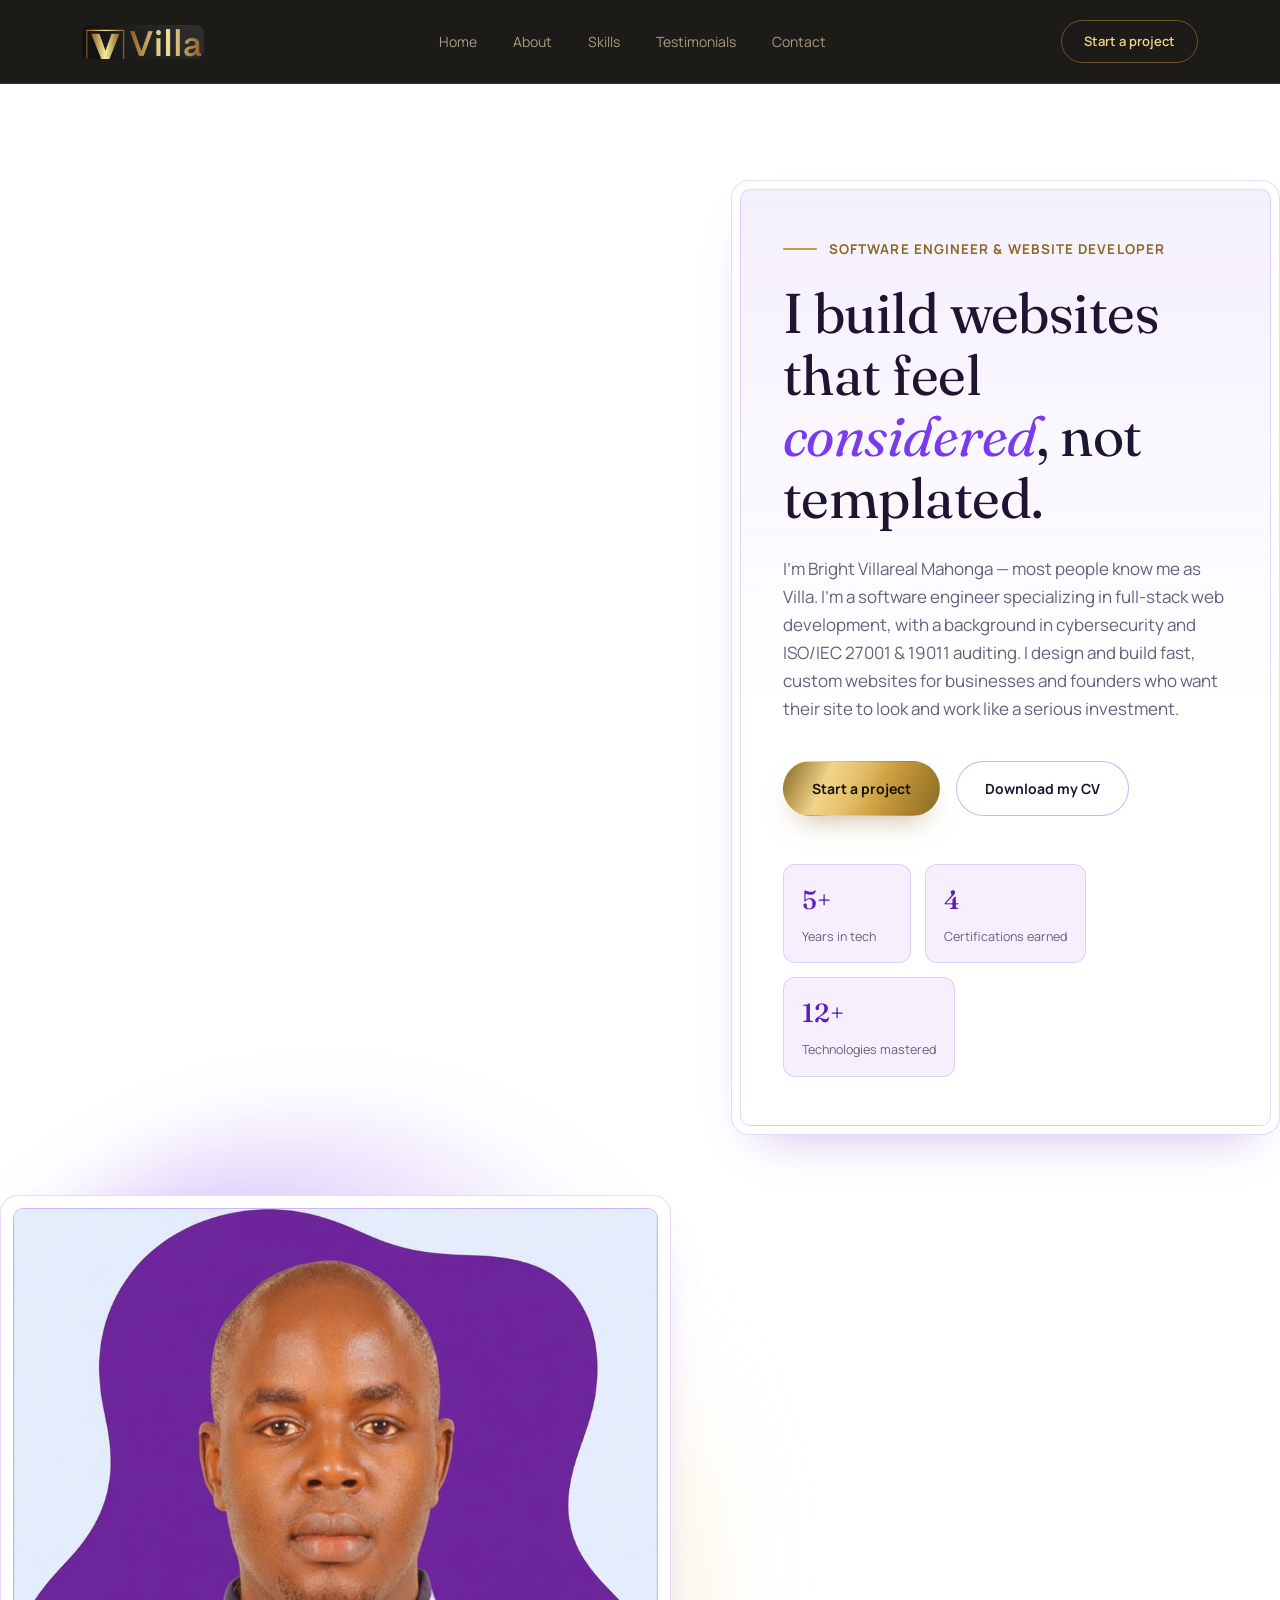
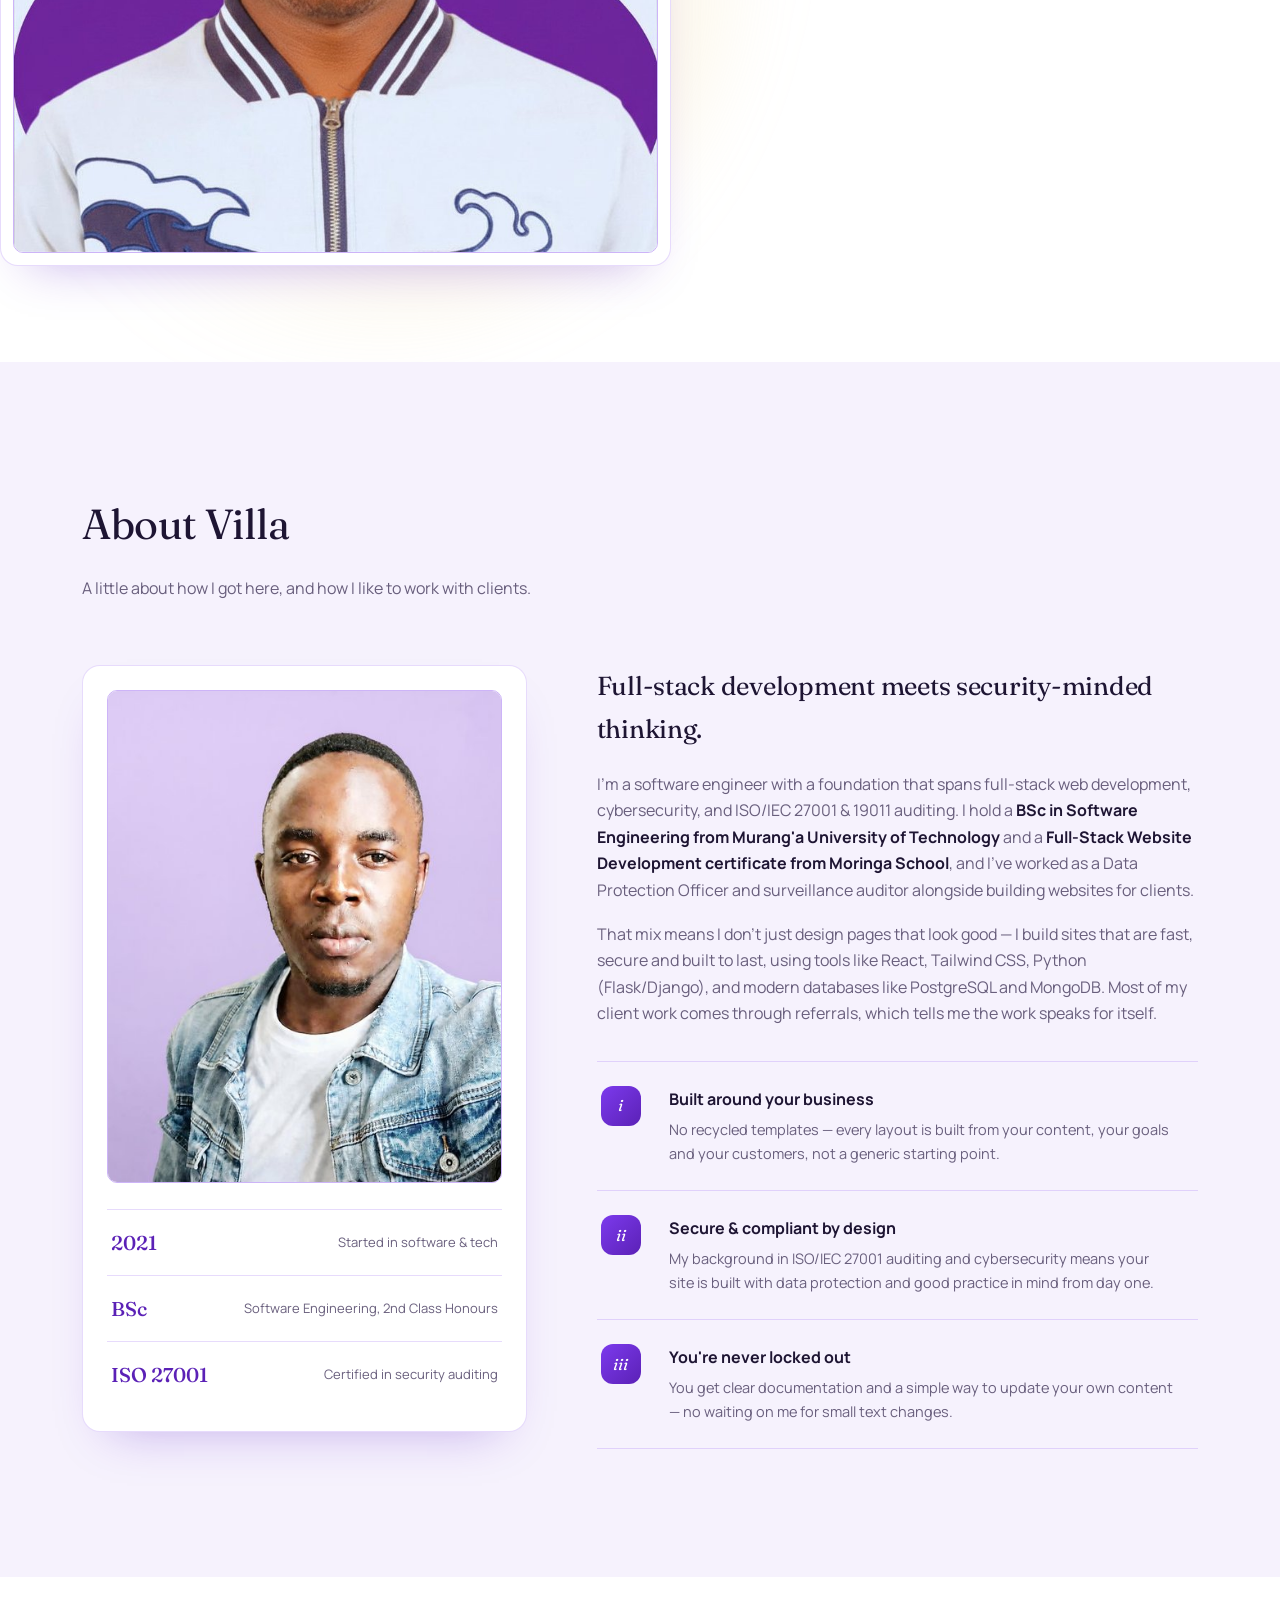
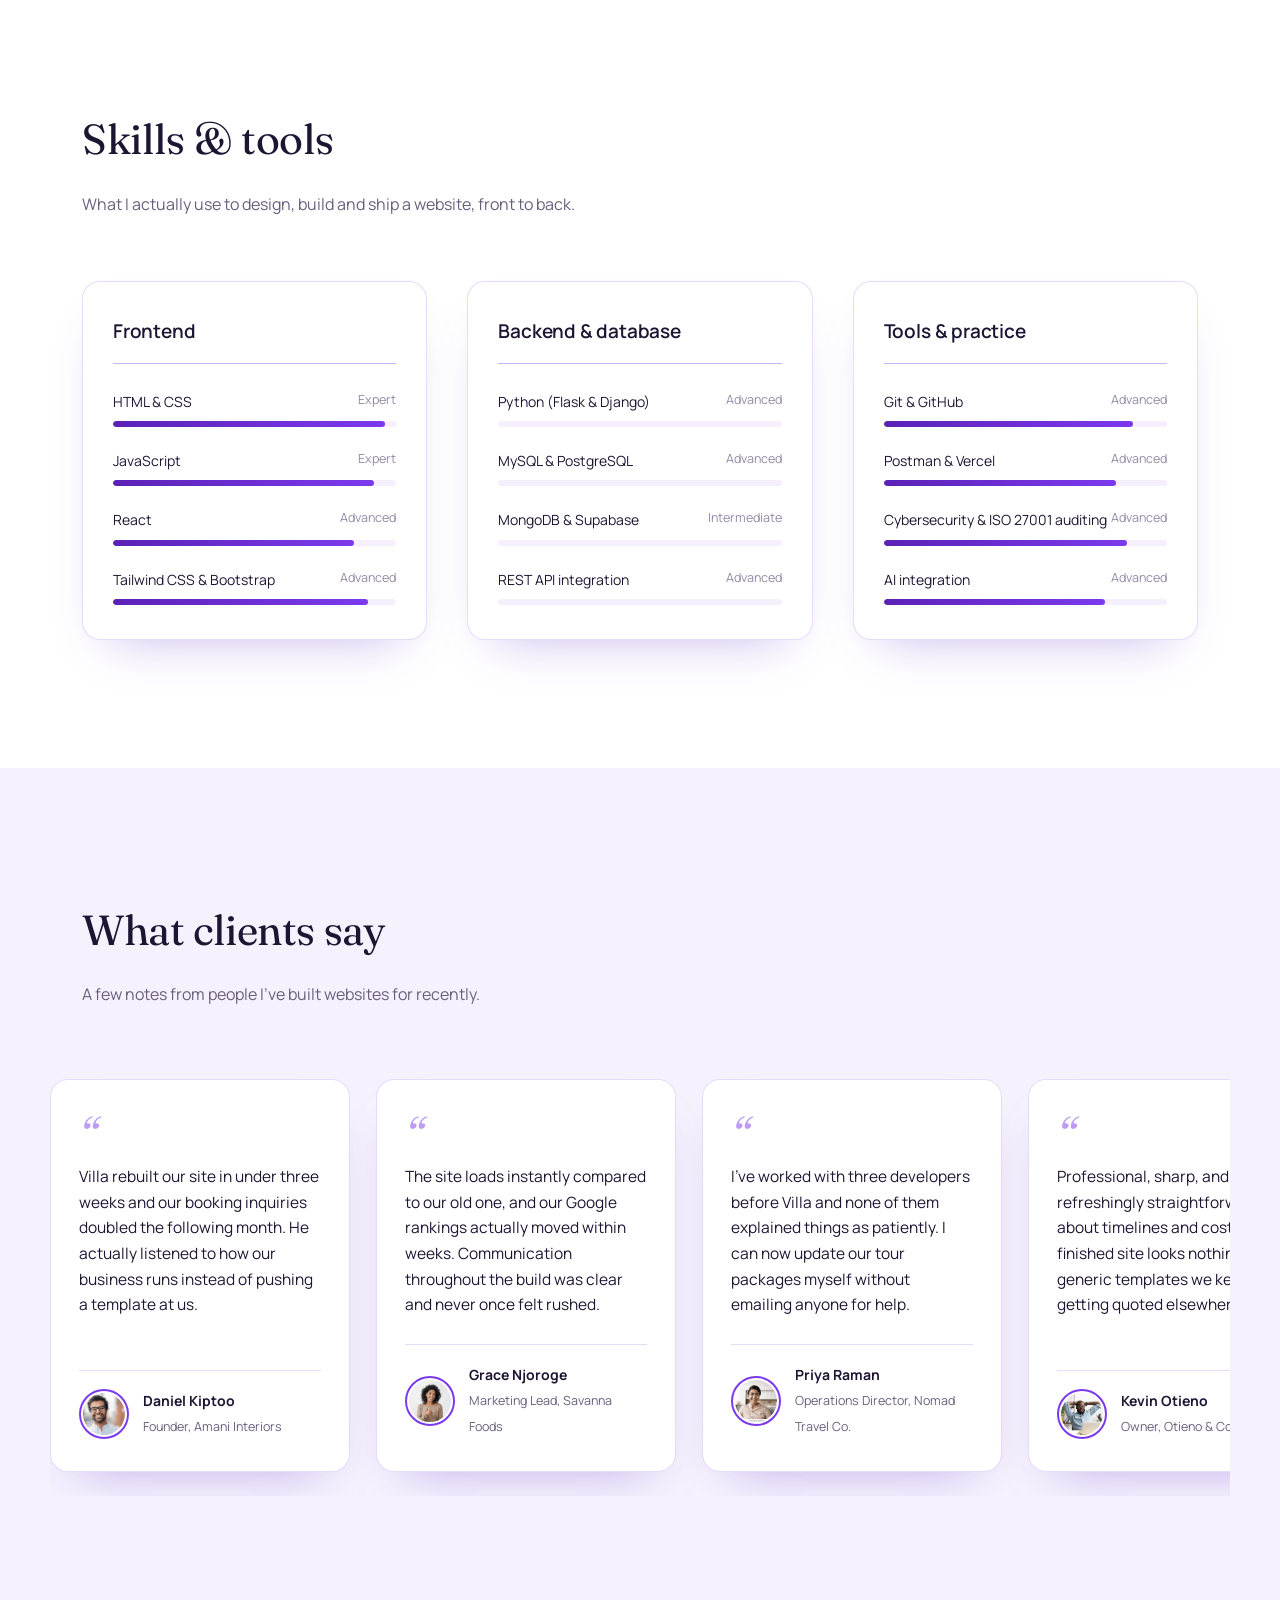
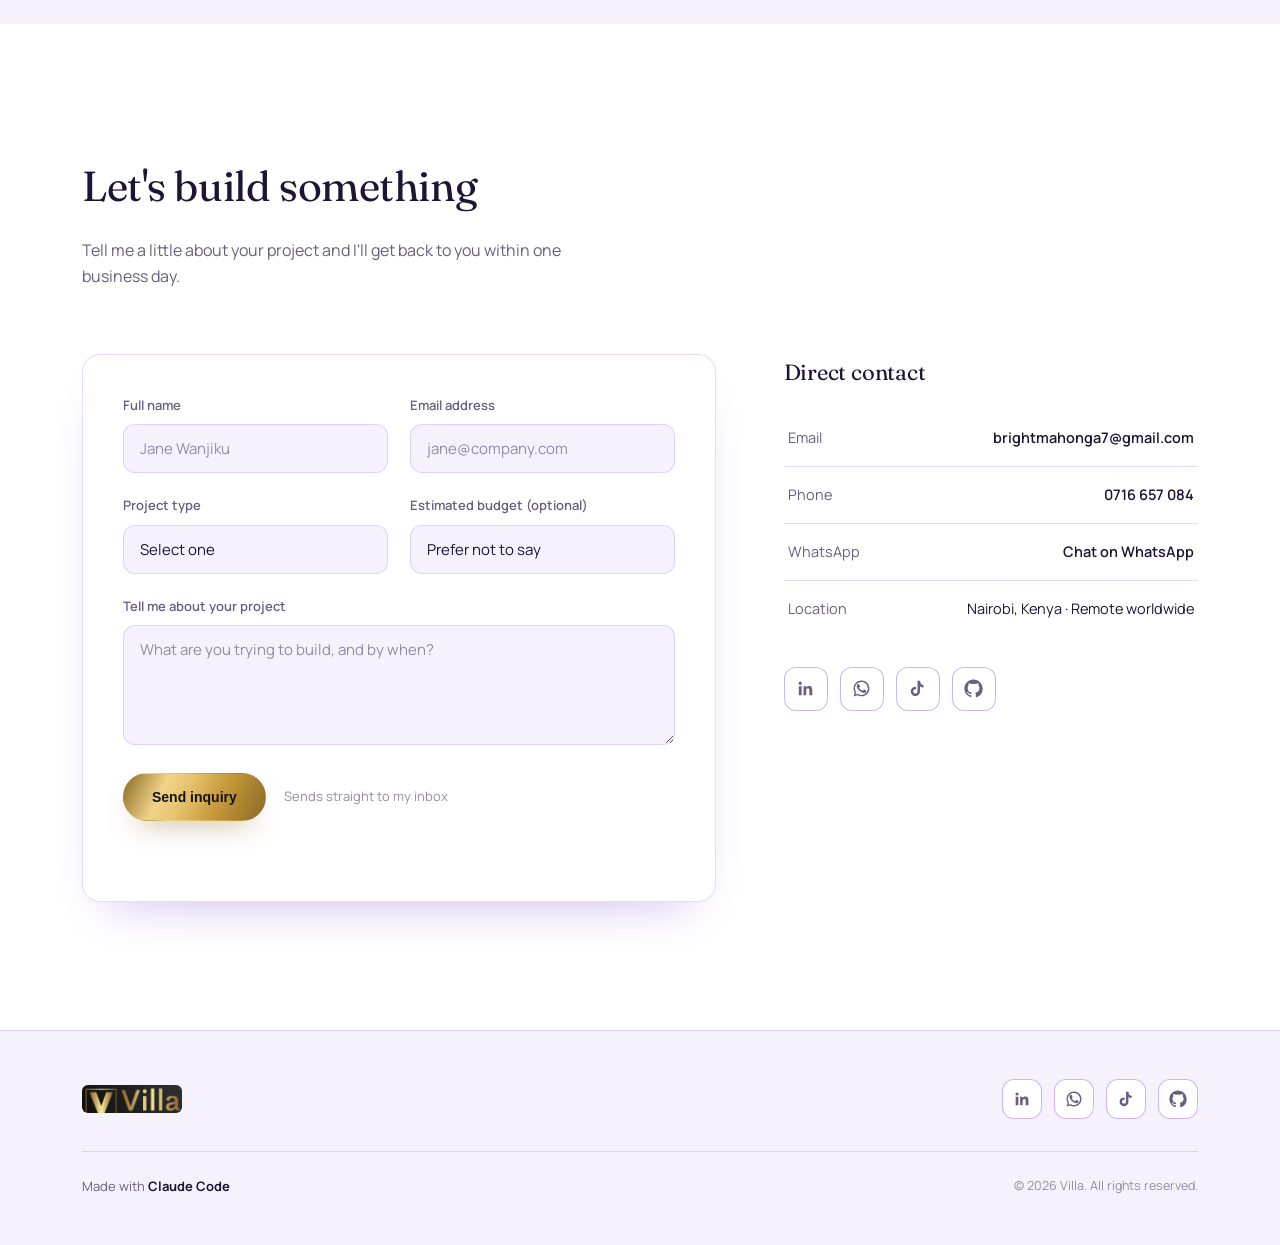
==== html/index.html @ 7f2cece9 "new file:   README.md         new file:   assets/Bright_Mahonga_Resume.pdf         new file:   asset" ====
<!DOCTYPE html>
<html lang="en">
<head>
<meta charset="UTF-8">
<meta name="viewport" content="width=device-width, initial-scale=1.0">
<title>Villa — Website Developer</title>
<meta name="description" content="Bright Villareal Mahonga (Villa) — Software Engineer &amp; full-stack website developer in Nairobi, Kenya.">
<link rel="icon" href="../assets/images/logo_icon.png">
<link rel="preconnect" href="https://fonts.googleapis.com">
<link rel="preconnect" href="https://fonts.gstatic.com" crossorigin>
<link href="https://fonts.googleapis.com/css2?family=Fraunces:ital,opsz,wght@0,9..144,300;0,9..144,400;0,9..144,500;0,9..144,600;1,9..144,400;1,9..144,500&family=Manrope:wght@400;500;600;700;800&display=swap" rel="stylesheet">
<link rel="stylesheet" href="../css/style.css">
</head>
<body>

<header>
  <nav class="wrap">
    <a href="#top" class="brand">
      <img src="../assets/images/nav_logo.png" alt="Villa — Website Developer logo">
    </a>
    <div class="navlinks">
      <a href="#home">Home</a>
      <a href="#about">About</a>
      <a href="#skills">Skills</a>
      <a href="#testimonials">Testimonials</a>
      <a href="#contact">Contact</a>
    </div>
    <a href="#contact" class="nav-cta">Start a project</a>
    <button class="menu-btn" id="menuBtn" aria-label="Toggle menu" aria-expanded="false">☰</button>
  </nav>
  <div id="mobileMenu" class="wrap" style="display:none; padding-bottom:18px; flex-direction:column; gap:14px;">
    <a href="#home">Home</a>
    <a href="#about">About</a>
    <a href="#skills">Skills</a>
    <a href="#testimonials">Testimonials</a>
    <a href="#contact">Contact</a>
  </div>
</header>

<main>

  <!-- HOME / HERO -->
  <section class="hero" id="home">
    <div id="top"></div>
    <div class="reveal">
      <div class="hero-copy">
        <div class="hero-copy-inner">
          <div class="kicker"><span class="rule"></span> Software Engineer &amp; Website Developer</div>
          <h1 class="headline">I build websites that feel <em>considered</em>, not templated.</h1>
          <p class="hero-sub">I'm Bright Villareal Mahonga — most people know me as Villa. I'm a software engineer specializing in full-stack web development, with a background in cybersecurity and ISO/IEC 27001 &amp; 19011 auditing. I design and build fast, custom websites for businesses and founders who want their site to look and work like a serious investment.</p>
          <div class="hero-actions">
            <a href="#contact" class="btn btn-primary">Start a project</a>
            <a href="../assets/Bright_Mahonga_Resume.pdf" class="btn btn-ghost" download>Download my CV</a>
          </div>
          <div class="hero-stats">
            <div><strong>5+</strong><span>Years in tech</span></div>
            <div><strong>4</strong><span>Certifications earned</span></div>
            <div><strong>12+</strong><span>Technologies mastered</span></div>
          </div>
        </div>
      </div>
    </div>
    <div class="hero-photo-wrap reveal">
      <div class="hero-blob" aria-hidden="true"></div>
      <div class="hero-photo-frame">
        <div class="photo-box">
          <img src="../assets/images/hero.jpg" alt="Portrait of Bright Villareal Mahonga">
        </div>
      </div>
    </div>
  </section>

  <!-- ABOUT -->
  <section id="about" class="bg-alt">
    <div class="wrap">
      <div class="section-head reveal">
        <h2>About Villa</h2>
        <p>A little about how I got here, and how I like to work with clients.</p>
      </div>
      <div class="about-grid">
        <div class="about-visual reveal">
          <div class="square">
            <img src="../assets/images/about.jpg" alt="Bright Villareal Mahonga at work">
          </div>
          <div class="stat-row"><strong>2021</strong><span>Started in software &amp; tech</span></div>
          <div class="stat-row"><strong>BSc</strong><span>Software Engineering, 2nd Class Honours</span></div>
          <div class="stat-row"><strong>ISO 27001</strong><span>Certified in security auditing</span></div>
        </div>
        <div class="about-copy reveal">
          <h3>Full-stack development meets security-minded thinking.</h3>
          <p>I'm a software engineer with a foundation that spans full-stack web development, cybersecurity, and ISO/IEC 27001 &amp; 19011 auditing. I hold a <strong>BSc in Software Engineering from Murang'a University of Technology</strong> and a <strong>Full-Stack Website Development certificate from Moringa School</strong>, and I've worked as a Data Protection Officer and surveillance auditor alongside building websites for clients.</p>
          <p>That mix means I don't just design pages that look good — I build sites that are fast, secure and built to last, using tools like React, Tailwind CSS, Python (Flask/Django), and modern databases like PostgreSQL and MongoDB. Most of my client work comes through referrals, which tells me the work speaks for itself.</p>
          <div class="value-list">
            <div class="value-item">
              <div class="num">i</div>
              <div><h4>Built around your business</h4><p>No recycled templates — every layout is built from your content, your goals and your customers, not a generic starting point.</p></div>
            </div>
            <div class="value-item">
              <div class="num">ii</div>
              <div><h4>Secure &amp; compliant by design</h4><p>My background in ISO/IEC 27001 auditing and cybersecurity means your site is built with data protection and good practice in mind from day one.</p></div>
            </div>
            <div class="value-item">
              <div class="num">iii</div>
              <div><h4>You're never locked out</h4><p>You get clear documentation and a simple way to update your own content — no waiting on me for small text changes.</p></div>
            </div>
          </div>
        </div>
      </div>
    </div>
  </section>

  <!-- SKILLS -->
  <section id="skills">
    <div class="wrap">
      <div class="section-head reveal">
        <h2>Skills &amp; tools</h2>
        <p>What I actually use to design, build and ship a website, front to back.</p>
      </div>
      <div class="skills-grid">
        <div class="skill-cat reveal">
          <h3>Frontend</h3>
          <div class="skill"><div class="skill-top"><span>HTML &amp; CSS</span><span>Expert</span></div><div class="bar"><i style="width:96%"></i></div></div>
          <div class="skill"><div class="skill-top"><span>JavaScript</span><span>Expert</span></div><div class="bar"><i style="width:92%"></i></div></div>
          <div class="skill"><div class="skill-top"><span>React</span><span>Advanced</span></div><div class="bar"><i style="width:85%"></i></div></div>
          <div class="skill"><div class="skill-top"><span>Tailwind CSS &amp; Bootstrap</span><span>Advanced</span></div><div class="bar"><i style="width:90%"></i></div></div>
        </div>
        <div class="skill-cat reveal">
          <h3>Backend &amp; database</h3>
          <div class="skill"><div class="skill-top"><span>Python (Flask &amp; Django)</span><span>Advanced</span></div><div class="bar"><i style="width:84%"></i></div></div>
          <div class="skill"><div class="skill-top"><span>MySQL &amp; PostgreSQL</span><span>Advanced</span></div><div class="bar"><i style="width:82%"></i></div></div>
          <div class="skill"><div class="skill-top"><span>MongoDB &amp; Supabase</span><span>Intermediate</span></div><div class="bar"><i style="width:74%"></i></div></div>
          <div class="skill"><div class="skill-top"><span>REST API integration</span><span>Advanced</span></div><div class="bar"><i style="width:80%"></i></div></div>
        </div>
        <div class="skill-cat reveal">
          <h3>Tools &amp; practice</h3>
          <div class="skill"><div class="skill-top"><span>Git &amp; GitHub</span><span>Advanced</span></div><div class="bar"><i style="width:88%"></i></div></div>
          <div class="skill"><div class="skill-top"><span>Postman &amp; Vercel</span><span>Advanced</span></div><div class="bar"><i style="width:82%"></i></div></div>
          <div class="skill"><div class="skill-top"><span>Cybersecurity &amp; ISO 27001 auditing</span><span>Advanced</span></div><div class="bar"><i style="width:86%"></i></div></div>
          <div class="skill"><div class="skill-top"><span>AI integration</span><span>Advanced</span></div><div class="bar"><i style="width:78%"></i></div></div>
        </div>
      </div>
    </div>
  </section>

  <!-- TESTIMONIALS -->
  <section id="testimonials" class="bg-alt">
    <div class="wrap">
      <div class="section-head reveal">
        <h2>What clients say</h2>
        <p>A few notes from people I've built websites for recently.</p>
      </div>
    </div>
    <div class="wrap">
    <div class="testi-scroll">
      <div class="testi-card reveal">
        <div class="quote-mark">&ldquo;</div>
        <p class="quote">Villa rebuilt our site in under three weeks and our booking inquiries doubled the following month. He actually listened to how our business runs instead of pushing a template at us.</p>
        <div class="testi-person">
          <div class="avatar-photo"><img src="../assets/images/testimonial-1.jpg" alt="Daniel Kiptoo"></div>
          <div class="who"><strong>Daniel Kiptoo</strong><span>Founder, Amani Interiors</span></div>
        </div>
      </div>
      <div class="testi-card reveal">
        <div class="quote-mark">&ldquo;</div>
        <p class="quote">The site loads instantly compared to our old one, and our Google rankings actually moved within weeks. Communication throughout the build was clear and never once felt rushed.</p>
        <div class="testi-person">
          <div class="avatar-photo"><img src="../assets/images/testimonial-2.jpg" alt="Grace Njoroge"></div>
          <div class="who"><strong>Grace Njoroge</strong><span>Marketing Lead, Savanna Foods</span></div>
        </div>
      </div>
      <div class="testi-card reveal">
        <div class="quote-mark">&ldquo;</div>
        <p class="quote">I've worked with three developers before Villa and none of them explained things as patiently. I can now update our tour packages myself without emailing anyone for help.</p>
        <div class="testi-person">
          <div class="avatar-photo"><img src="../assets/images/testimonial-3.jpg" alt="Priya Raman"></div>
          <div class="who"><strong>Priya Raman</strong><span>Operations Director, Nomad Travel Co.</span></div>
        </div>
      </div>
      <div class="testi-card reveal">
        <div class="quote-mark">&ldquo;</div>
        <p class="quote">Professional, sharp, and refreshingly straightforward about timelines and cost. The finished site looks nothing like the generic templates we kept getting quoted elsewhere.</p>
        <div class="testi-person">
          <div class="avatar-photo"><img src="../assets/images/testimonial-4.jpg" alt="Kevin Otieno"></div>
          <div class="who"><strong>Kevin Otieno</strong><span>Owner, Otieno &amp; Co. Law</span></div>
        </div>
      </div>
    </div>
    </div>
  </section>

  <!-- CONTACT -->
  <section id="contact">
    <div class="wrap">
      <div class="section-head reveal">
        <h2>Let's build something</h2>
        <p>Tell me a little about your project and I'll get back to you within one business day.</p>
      </div>
      <div class="contact-grid">
        <div class="contact-form-panel reveal">
        <form id="inquiryForm" novalidate>
          <div class="row2">
            <div class="field">
              <label for="name">Full name</label>
              <input type="text" id="name" name="name" placeholder="Jane Wanjiku" required>
            </div>
            <div class="field">
              <label for="email">Email address</label>
              <input type="email" id="email" name="email" placeholder="jane@company.com" required>
            </div>
          </div>
          <div class="row2">
            <div class="field">
              <label for="projectType">Project type</label>
              <select id="projectType" name="projectType" required>
                <option value="" disabled selected>Select one</option>
                <option>New website</option>
                <option>Website redesign</option>
                <option>Landing page</option>
                <option>Portfolio website</option>
                <option>E-commerce store</option>
                <option>Blog setup</option>
                <option>Web application</option>
                <option>Booking / reservation system</option>
                <option>SEO &amp; performance optimization</option>
                <option>Website maintenance &amp; support</option>
                <option>API integration</option>
                <option>Something else</option>
              </select>
            </div>
            <div class="field">
              <label for="budget">Estimated budget (optional)</label>
              <select id="budget" name="budget">
                <option value="" selected>Prefer not to say</option>
                <option>Under $500</option>
                <option>$500 – $1,500</option>
                <option>$1,500 – $5,000</option>
                <option>$5,000+</option>
              </select>
            </div>
          </div>
          <div class="field">
            <label for="message">Tell me about your project</label>
            <textarea id="message" name="message" placeholder="What are you trying to build, and by when?" required></textarea>
          </div>
          <div class="submit-row">
            <button type="submit" class="btn btn-primary" id="submitBtn">Send inquiry</button>
            <span class="form-note">Sends straight to my inbox</span>
          </div>
          <div id="formStatus" class="form-status" role="status" aria-live="polite"></div>
        </form>
        </div>

        <div class="contact-side reveal">
          <h3>Direct contact</h3>
          <div class="contact-line"><span>Email</span><a href="mailto:brightmahonga7@gmail.com">brightmahonga7@gmail.com</a></div>
          <div class="contact-line"><span>Phone</span><a href="tel:+254716657084">0716 657 084</a></div>
          <div class="contact-line"><span>WhatsApp</span><a href="https://wa.me/254716657084" target="_blank" rel="noopener">Chat on WhatsApp</a></div>
          <div class="contact-line"><span>Location</span><span>Nairobi, Kenya · Remote worldwide</span></div>
          <div class="socials" aria-label="Social links">
            <a href="https://www.linkedin.com/in/bright-villareal-mahonga-1054352b2" target="_blank" rel="noopener" aria-label="LinkedIn" title="LinkedIn">
              <svg viewBox="0 0 24 24"><path d="M20.45 20.45h-3.55v-5.57c0-1.33-.02-3.04-1.85-3.04-1.85 0-2.14 1.45-2.14 2.94v5.67H9.5V9h3.41v1.56h.05c.47-.9 1.63-1.85 3.36-1.85 3.6 0 4.27 2.37 4.27 5.45v6.29zM5.34 7.43a2.06 2.06 0 1 1 0-4.12 2.06 2.06 0 0 1 0 4.12zM7.12 20.45H3.56V9h3.56v11.45z"/></svg>
            </a>
            <a href="https://wa.me/254716657084" target="_blank" rel="noopener" aria-label="WhatsApp" title="WhatsApp">
              <svg viewBox="0 0 24 24"><path d="M17.47 14.38c-.3-.15-1.76-.87-2.03-.97-.27-.1-.47-.15-.67.15-.2.3-.77.97-.94 1.16-.17.2-.35.22-.64.08-.3-.15-1.26-.46-2.39-1.48-.88-.79-1.48-1.76-1.65-2.06-.17-.3-.02-.46.13-.6.13-.14.3-.35.44-.52.15-.17.2-.3.3-.5.1-.2.05-.37-.02-.52-.08-.15-.67-1.61-.92-2.2-.24-.58-.49-.5-.67-.51-.17-.01-.37-.01-.57-.01s-.52.08-.79.37c-.27.3-1.04 1.02-1.04 2.48s1.07 2.87 1.21 3.07c.15.2 2.1 3.2 5.08 4.49.71.3 1.26.49 1.69.63.71.22 1.36.19 1.87.12.57-.09 1.76-.72 2.01-1.42.25-.69.25-1.28.17-1.41-.07-.12-.27-.2-.57-.35z"/><path d="M12.02 2C6.5 2 2.03 6.44 2.03 11.93c0 1.92.53 3.71 1.46 5.25L2 22l5-1.44a10.06 10.06 0 0 0 5.02 1.34h.01c5.51 0 9.98-4.44 9.98-9.93C22 6.44 17.53 2 12.02 2zm0 18.07h-.01a8.2 8.2 0 0 1-4.19-1.15l-.3-.18-3.11.9.86-3-.2-.31a8.02 8.02 0 0 1-1.26-4.4c0-4.44 3.65-8.06 8.14-8.06 2.17 0 4.21.84 5.75 2.37a8 8 0 0 1 2.38 5.7c0 4.44-3.65 8.13-8.06 8.13z"/></svg>
            </a>
            <a href="https://www.tiktok.com/@brightvillarealmahonga" target="_blank" rel="noopener" aria-label="TikTok" title="TikTok">
              <svg viewBox="0 0 24 24"><path d="M16.6 5.82c-.9-.98-1.4-2.26-1.4-3.6h-3.17v13.44a2.7 2.7 0 1 1-1.9-2.58V9.9a5.87 5.87 0 1 0 5.07 5.82V9.34a7.3 7.3 0 0 0 4.4 1.47V7.64c-1.1 0-2.13-.35-3-.95a5.5 5.5 0 0 1-1.02-.87z"/></svg>
            </a>
            <a href="https://github.com/Brightvilla" target="_blank" rel="noopener" aria-label="GitHub" title="GitHub">
              <svg viewBox="0 0 24 24"><path d="M12 .5C5.73.5.5 5.73.5 12c0 5.09 3.29 9.4 7.86 10.93.57.1.78-.25.78-.55 0-.27-.01-1.16-.02-2.1-3.2.7-3.88-1.36-3.88-1.36-.53-1.34-1.29-1.7-1.29-1.7-1.05-.72.08-.71.08-.71 1.17.08 1.78 1.2 1.78 1.2 1.03 1.77 2.71 1.26 3.37.96.1-.75.4-1.26.73-1.55-2.55-.29-5.23-1.28-5.23-5.7 0-1.26.45-2.29 1.19-3.09-.12-.29-.52-1.46.11-3.05 0 0 .97-.31 3.18 1.18a11 11 0 0 1 5.79 0c2.2-1.49 3.17-1.18 3.17-1.18.64 1.59.24 2.76.12 3.05.74.8 1.19 1.83 1.19 3.09 0 4.43-2.69 5.4-5.25 5.69.41.36.78 1.07.78 2.15 0 1.55-.01 2.8-.01 3.18 0 .3.2.66.79.55A10.52 10.52 0 0 0 23.5 12c0-6.27-5.23-11.5-11.5-11.5z"/></svg>
            </a>
          </div>
        </div>
      </div>
    </div>
  </section>

</main>

<footer>
  <div class="wrap">
    <div class="foot-top">
      <a href="#top" class="foot-brand">
        <img src="../assets/images/nav_logo.png" alt="Villa">
      </a>
      <div class="foot-socials" aria-label="Social links">
        <a href="https://www.linkedin.com/in/bright-villareal-mahonga-1054352b2" target="_blank" rel="noopener" aria-label="LinkedIn">
          <svg viewBox="0 0 24 24"><path d="M20.45 20.45h-3.55v-5.57c0-1.33-.02-3.04-1.85-3.04-1.85 0-2.14 1.45-2.14 2.94v5.67H9.5V9h3.41v1.56h.05c.47-.9 1.63-1.85 3.36-1.85 3.6 0 4.27 2.37 4.27 5.45v6.29zM5.34 7.43a2.06 2.06 0 1 1 0-4.12 2.06 2.06 0 0 1 0 4.12zM7.12 20.45H3.56V9h3.56v11.45z"/></svg>
        </a>
        <a href="https://wa.me/254716657084" target="_blank" rel="noopener" aria-label="WhatsApp">
          <svg viewBox="0 0 24 24"><path d="M17.47 14.38c-.3-.15-1.76-.87-2.03-.97-.27-.1-.47-.15-.67.15-.2.3-.77.97-.94 1.16-.17.2-.35.22-.64.08-.3-.15-1.26-.46-2.39-1.48-.88-.79-1.48-1.76-1.65-2.06-.17-.3-.02-.46.13-.6.13-.14.3-.35.44-.52.15-.17.2-.3.3-.5.1-.2.05-.37-.02-.52-.08-.15-.67-1.61-.92-2.2-.24-.58-.49-.5-.67-.51-.17-.01-.37-.01-.57-.01s-.52.08-.79.37c-.27.3-1.04 1.02-1.04 2.48s1.07 2.87 1.21 3.07c.15.2 2.1 3.2 5.08 4.49.71.3 1.26.49 1.69.63.71.22 1.36.19 1.87.12.57-.09 1.76-.72 2.01-1.42.25-.69.25-1.28.17-1.41-.07-.12-.27-.2-.57-.35z"/><path d="M12.02 2C6.5 2 2.03 6.44 2.03 11.93c0 1.92.53 3.71 1.46 5.25L2 22l5-1.44a10.06 10.06 0 0 0 5.02 1.34h.01c5.51 0 9.98-4.44 9.98-9.93C22 6.44 17.53 2 12.02 2zm0 18.07h-.01a8.2 8.2 0 0 1-4.19-1.15l-.3-.18-3.11.9.86-3-.2-.31a8.02 8.02 0 0 1-1.26-4.4c0-4.44 3.65-8.06 8.14-8.06 2.17 0 4.21.84 5.75 2.37a8 8 0 0 1 2.38 5.7c0 4.44-3.65 8.13-8.06 8.13z"/></svg>
        </a>
        <a href="https://www.tiktok.com/@brightvillarealmahonga" target="_blank" rel="noopener" aria-label="TikTok">
          <svg viewBox="0 0 24 24"><path d="M16.6 5.82c-.9-.98-1.4-2.26-1.4-3.6h-3.17v13.44a2.7 2.7 0 1 1-1.9-2.58V9.9a5.87 5.87 0 1 0 5.07 5.82V9.34a7.3 7.3 0 0 0 4.4 1.47V7.64c-1.1 0-2.13-.35-3-.95a5.5 5.5 0 0 1-1.02-.87z"/></svg>
        </a>
        <a href="https://github.com/Brightvilla" target="_blank" rel="noopener" aria-label="GitHub">
          <svg viewBox="0 0 24 24"><path d="M12 .5C5.73.5.5 5.73.5 12c0 5.09 3.29 9.4 7.86 10.93.57.1.78-.25.78-.55 0-.27-.01-1.16-.02-2.1-3.2.7-3.88-1.36-3.88-1.36-.53-1.34-1.29-1.7-1.29-1.7-1.05-.72.08-.71.08-.71 1.17.08 1.78 1.2 1.78 1.2 1.03 1.77 2.71 1.26 3.37.96.1-.75.4-1.26.73-1.55-2.55-.29-5.23-1.28-5.23-5.7 0-1.26.45-2.29 1.19-3.09-.12-.29-.52-1.46.11-3.05 0 0 .97-.31 3.18 1.18a11 11 0 0 1 5.79 0c2.2-1.49 3.17-1.18 3.17-1.18.64 1.59.24 2.76.12 3.05.74.8 1.19 1.83 1.19 3.09 0 4.43-2.69 5.4-5.25 5.69.41.36.78 1.07.78 2.15 0 1.55-.01 2.8-.01 3.18 0 .3.2.66.79.55A10.52 10.52 0 0 0 23.5 12c0-6.27-5.23-11.5-11.5-11.5z"/></svg>
        </a>
      </div>
    </div>
    <div class="foot-bottom">
      <div class="foot-credit">Made with <strong>Claude Code</strong></div>
      <div class="copyright">© <span id="year"></span> Villa. All rights reserved.</div>
    </div>
  </div>
</footer>

<script src="../js/script.js"></script>
</body>
</html>
---- css/style.css ----
/* ===========================================================
   Villa — Website Developer portfolio
   Stylesheet
   =========================================================== */

:root{
  /* dark navbar palette - untouched */
  --nav-bg: rgba(15,13,9,0.94);
  --nav-line: rgba(201,155,60,0.22);
  --nav-line-strong: rgba(201,155,60,0.45);
  --nav-text: #F4EEDF;
  --nav-muted: #A79B82;

  /* brand gold - retained wherever it already appears */
  --gold-1: #F1D48A;
  --gold-2: #C89B3C;
  --gold-3: #8A6A24;
  --gold-grad: linear-gradient(115deg, #8A6A24 0%, #F1D48A 28%, #E4C06B 45%, #C89B3C 65%, #8A6A24 100%);

  /* site-wide palette: white + purple, dark ink text */
  --bg: #FFFFFF;
  --bg-alt: #F6F2FD;
  --purple: #7C3AED;
  --purple-deep: #5B21B6;
  --purple-light: #A683F2;
  --purple-soft: rgba(124,58,237,0.08);
  --line: rgba(124,58,237,0.18);
  --line-strong: rgba(124,58,237,0.38);
  --ink: #1E1533;
  --muted: #695F7D;
  --muted-dim: #948AA6;

  --max: 1180px;
  --radius: 18px;
  --radius-sm: 12px;
  --radius-pill: 999px;
  --header-h: 84px;
  --shadow-soft: 0 24px 48px -28px rgba(88,28,199,0.35);
  --shadow-lift: 0 30px 60px -24px rgba(88,28,199,0.45);
  --ease: cubic-bezier(.4,0,.2,1);
}

*{ box-sizing: border-box; }
html{ scroll-behavior: smooth; }
body{
  margin:0;
  background: var(--bg);
  color: var(--ink);
  font-family: 'Manrope', system-ui, -apple-system, sans-serif;
  line-height: 1.65;
  -webkit-font-smoothing: antialiased;
  overflow-x: hidden;
}
img{ max-width:100%; display:block; }
a{ color: inherit; text-decoration:none; }
h1,h2,h3{
  font-family: 'Fraunces', Georgia, serif;
  font-weight: 500;
  margin: 0;
  letter-spacing: -0.01em;
}
.wrap{ max-width: var(--max); margin: 0 auto; padding: 0 32px; }
section{ padding: 128px 0; position: relative; scroll-margin-top: var(--header-h); }
.bg-alt{ background: var(--bg-alt); }

::selection{ background: var(--purple); color: #fff; }

a:focus-visible, button:focus-visible, input:focus-visible, textarea:focus-visible, select:focus-visible{
  outline: 2px solid var(--purple); outline-offset: 3px;
}

/* ---------- reveal-on-scroll ---------- */
.reveal{ opacity: 0; transform: translateY(22px); transition: opacity .7s var(--ease), transform .7s var(--ease); }
.reveal.is-visible{ opacity: 1; transform: translateY(0); }

/* ---------- NAV (dark - unchanged theme) ---------- */
header{
  position: sticky; top:0; z-index: 100; height: var(--header-h);
  background: var(--nav-bg);
  backdrop-filter: blur(10px);
  border-bottom: 1px solid var(--nav-line);
}
nav.wrap{
  display:flex; align-items:center; justify-content:space-between;
  height: 100%;
}
.brand{ display:flex; align-items:center; }
.brand img{ height: 34px; width:auto; border-radius: 8px; }
.navlinks{ display:flex; gap:36px; }
.navlinks a{
  font-size: 14px; color: var(--nav-muted); transition: color .2s ease;
  position:relative;
}
.navlinks a:hover{ color: var(--nav-text); }
.navlinks a::after{
  content:''; position:absolute; left:0; right:0; bottom:-6px; height:1px;
  background: var(--gold-2); transform: scaleX(0); transform-origin:left; transition: transform .25s ease;
}
.navlinks a:hover::after{ transform: scaleX(1); }
.nav-cta{
  border:1px solid var(--nav-line-strong); padding:10px 22px; border-radius: var(--radius-pill);
  font-size:13px; font-weight:600; color: var(--gold-1) !important; transition: background .2s ease, transform .2s ease;
}
.nav-cta:hover{ background: rgba(200,155,60,0.12); transform: translateY(-1px); }
.menu-btn{ display:none; background:none; border:1px solid var(--nav-line-strong); color:var(--nav-text); width:42px; height:42px; border-radius: var(--radius-sm); font-size:18px; cursor:pointer; }
#mobileMenu{ background: var(--nav-bg); }
#mobileMenu a{ color: var(--nav-text); font-size:15px; }

/* ---------- HERO ---------- */
.hero{
  padding-top: 96px; padding-bottom: 96px;
  display:grid; grid-template-columns: 1.1fr 0.9fr; gap: 60px; align-items:center;
  overflow: visible;
}
.hero-copy{
  border:1px solid var(--line); padding: 8px; border-radius: var(--radius);
  background: #fff; box-shadow: var(--shadow-soft);
}
.hero-copy-inner{
  border:1px solid var(--line); padding: 48px 42px; border-radius: calc(var(--radius) - 8px);
  background: linear-gradient(180deg, var(--purple-soft), transparent 55%);
}
.kicker{
  font-size:13.5px; color: var(--gold-3); margin-bottom: 22px; display:flex; align-items:center; gap: 12px;
  text-transform: uppercase; letter-spacing: 0.08em; font-weight: 700;
}
.kicker .rule{ width:34px; height:2px; background: var(--gold-2); display:inline-block; border-radius: 2px; }
h1.headline{
  font-size: clamp(36px, 4.6vw, 56px);
  line-height: 1.1;
  font-weight: 400;
  max-width: 15ch;
  color: var(--ink);
}
h1.headline em{
  font-style: italic; font-weight:400; color: var(--purple);
}
.hero-sub{
  margin-top: 26px; color: var(--muted); max-width: 48ch; font-size: 17px;
}
.hero-actions{ display:flex; gap:16px; margin-top: 38px; flex-wrap:wrap; }
.btn{
  display:inline-flex; align-items:center; gap:10px;
  padding: 15px 28px; border-radius: var(--radius-pill);
  font-size: 14px; font-weight:700; cursor:pointer; border: 1.5px solid transparent;
  transition: transform .2s var(--ease), background .2s ease, border-color .2s ease, color .2s ease, box-shadow .2s ease;
}
.btn:hover{ transform: translateY(-2px); }
.btn-primary{ background: var(--gold-grad); color: #16130C; box-shadow: 0 14px 30px -14px rgba(138,106,36,0.55); }
.btn-primary:hover{ box-shadow: 0 18px 36px -14px rgba(138,106,36,0.65); }
.btn-ghost{ border-color: var(--line-strong); color: var(--ink); background: #fff; }
.btn-ghost:hover{ border-color: var(--purple); color: var(--purple); box-shadow: 0 14px 30px -18px rgba(124,58,237,0.4); }

.hero-stats{ display:flex; gap:14px; margin-top: 48px; flex-wrap: wrap; }
.hero-stats div{
  background: var(--purple-soft); border: 1px solid var(--line); border-radius: var(--radius-sm);
  padding: 14px 18px; min-width: 128px;
}
.hero-stats div strong{
  display:block; font-family:'Fraunces',serif; font-size: 26px; font-weight:500; color: var(--purple-deep);
}
.hero-stats div span{ font-size: 12.5px; color: var(--muted); }

.hero-photo-wrap{ position: relative; }
.hero-blob{
  position: absolute; width: 120%; height: 120%; top: -10%; left: -10%;
  background: radial-gradient(circle at 30% 30%, rgba(124,58,237,0.35), transparent 60%),
              radial-gradient(circle at 75% 70%, rgba(241,212,138,0.25), transparent 55%);
  filter: blur(40px); z-index: -1; border-radius: 50%;
}
.hero-photo-frame{ border:1px solid var(--line); padding: 12px; border-radius: var(--radius); background: #fff; box-shadow: var(--shadow-soft); }
.hero-photo-frame .photo-box{ border:1px solid var(--line-strong); border-radius: calc(var(--radius) - 8px); overflow:hidden; aspect-ratio: 1/1; }
.hero-photo-frame .photo-box img{ width:100%; height:100%; object-fit: cover; transition: transform .5s var(--ease); }
.hero-photo-frame:hover .photo-box img{ transform: scale(1.04); }

/* ---------- SECTION HEADS ---------- */
.section-head{ max-width: 640px; margin-bottom: 64px; }
.section-head h2{ font-size: clamp(30px,3.4vw,42px); font-weight:400; color: var(--ink); }
.section-head p{ color: var(--muted); margin-top:16px; font-size:16px; max-width: 52ch; }

/* ---------- ABOUT ---------- */
.about-grid{ display:grid; grid-template-columns: 0.85fr 1.15fr; gap: 70px; align-items:start; }
.about-visual{
  border:1px solid var(--line); padding: 24px; border-radius: var(--radius);
  background: #fff; box-shadow: var(--shadow-soft);
}
.about-visual .square{
  aspect-ratio: 4/5; border: 1px solid var(--line-strong); border-radius: calc(var(--radius) - 8px);
  overflow:hidden; margin-bottom: 26px;
}
.about-visual .square img{ width:100%; height:100%; object-fit: cover; transition: transform .5s var(--ease); }
.about-visual .square:hover img{ transform: scale(1.04); }
.stat-row{ display:flex; justify-content:space-between; padding: 16px 4px; border-top:1px solid var(--line); gap: 12px; }
.stat-row:first-of-type{ border-top:none; }
.stat-row strong{ font-family:'Fraunces',serif; font-size:20px; color: var(--purple-deep); font-weight:500; }
.stat-row span{ font-size: 13px; color: var(--muted); align-self:center; text-align: right; }

.about-copy h3{ font-size: 26px; font-weight: 400; margin-bottom: 20px; color: var(--ink); }
.about-copy p{ color: var(--muted); margin-bottom:18px; max-width: 62ch; font-size:16px; }
.about-copy p strong{ color: var(--ink); font-weight:700; }
.value-list{ margin-top: 34px; display:grid; gap:0; }
.value-item{
  display:grid; grid-template-columns: 46px 1fr; gap: 22px; padding: 24px 4px; border-top: 1px solid var(--line);
}
.value-item:last-child{ border-bottom: 1px solid var(--line); }
.value-item .num{
  font-family:'Fraunces',serif; font-style:italic; color: #fff; font-size: 16px;
  background: linear-gradient(135deg, var(--purple), var(--purple-deep));
  width: 40px; height: 40px; border-radius: var(--radius-sm);
  display:flex; align-items:center; justify-content:center;
}
.value-item h4{ font-family:'Manrope'; font-size:16px; font-weight:700; margin:0 0 6px; color: var(--ink); }
.value-item p{ margin:0; color: var(--muted); font-size:14.5px; max-width: 56ch; }

/* ---------- SKILLS ---------- */
.skills-grid{ display:grid; grid-template-columns: repeat(3, 1fr); gap: 40px; }
.skill-cat{
  background: #fff; border: 1px solid var(--line); border-radius: var(--radius);
  padding: 34px 30px; box-shadow: var(--shadow-soft); transition: transform .3s var(--ease), box-shadow .3s var(--ease);
}
.skill-cat:hover{ transform: translateY(-4px); box-shadow: var(--shadow-lift); }
.skill-cat h3{ font-size: 19px; font-weight:600; font-family:'Manrope'; color: var(--ink); margin-bottom: 26px; padding-bottom:16px; border-bottom: 1px solid var(--line-strong); }
.skill{ margin-bottom: 22px; }
.skill:last-child{ margin-bottom: 0; }
.skill-top{ display:flex; justify-content:space-between; font-size: 14px; margin-bottom: 8px; color: var(--ink); }
.skill-top span:last-child{ color: var(--muted-dim); font-size:12.5px; }
.bar{ height: 6px; background: var(--purple-soft); border-radius: var(--radius-pill); overflow:hidden; }
.bar i{ display:block; height:100%; background: linear-gradient(115deg, var(--purple-deep), var(--purple)); border-radius: var(--radius-pill); transform-origin:left; }

/* ---------- TESTIMONIALS ---------- */
.testi-scroll{
  display:grid; grid-auto-flow: column; grid-auto-columns: minmax(300px, 1fr);
  gap: 26px; overflow-x:auto; padding: 8px 32px 24px; scroll-snap-type: x proximity;
  margin: 0 -32px;
}
.testi-scroll::-webkit-scrollbar{ height:5px; }
.testi-scroll::-webkit-scrollbar-thumb{ background: var(--line-strong); border-radius: 4px; }
.testi-card{
  scroll-snap-align:start; border:1px solid var(--line); border-radius: var(--radius);
  padding: 32px 28px; background: #fff; display:flex; flex-direction:column; min-height: 300px;
  box-shadow: var(--shadow-soft); transition: transform .3s var(--ease), box-shadow .3s var(--ease);
}
.testi-card:hover{ transform: translateY(-4px); box-shadow: var(--shadow-lift); }
.quote-mark{ font-family:'Fraunces', serif; font-style: italic; font-size: 46px; color: var(--purple); line-height:1; margin-bottom: 6px; opacity: .5; }
.testi-card p.quote{ color: var(--ink); font-size: 15.5px; flex-grow:1; margin: 0 0 26px; }
.testi-person{ display:flex; align-items:center; gap:14px; border-top: 1px solid var(--line); padding-top:18px; }
.avatar-photo{
  width: 50px; height:50px; border-radius:50%; border: 2.5px solid var(--purple);
  overflow:hidden; flex-shrink:0; padding: 2px;
}
.avatar-photo img{ width:100%; height:100%; object-fit:cover; border-radius:50%; }
.testi-person .who strong{ display:block; font-size:14px; font-weight:700; color:var(--ink); }
.testi-person .who span{ font-size: 12.5px; color: var(--muted); }

/* ---------- CONTACT ---------- */
.contact-grid{ display:grid; grid-template-columns: 1.2fr 0.8fr; gap: 60px; }
.contact-form-panel{
  background:#fff; border:1px solid var(--line); border-radius: var(--radius); padding: 40px;
  box-shadow: var(--shadow-soft);
}
form{ display:grid; gap: 22px; }
.field{ display:grid; gap:8px; }
.field label{ font-size: 13px; color: var(--muted); font-weight: 600; }
.row2{ display:grid; grid-template-columns: 1fr 1fr; gap:22px; }
input, select, textarea{
  background: var(--bg-alt); border: 1.5px solid var(--line);
  color: var(--ink); font-family:'Manrope'; font-size:15px; padding: 13px 16px;
  border-radius: var(--radius-sm); transition: border-color .2s ease, box-shadow .2s ease;
}
select{ appearance:none; -webkit-appearance:none; cursor:pointer; }
select option{ background: #fff; color: var(--ink); }
input:focus, select:focus, textarea:focus{ border-color: var(--purple); box-shadow: 0 0 0 4px var(--purple-soft); outline: none; }
textarea{ resize: vertical; min-height: 120px; }
::placeholder{ color: var(--muted-dim); }
.submit-row{ display:flex; align-items:center; gap: 18px; margin-top: 6px; flex-wrap:wrap; }
.form-note{ font-size: 13px; color: var(--muted-dim); }
.form-status{ font-size: 13.5px; min-height: 18px; }
.form-status.ok{ color: var(--purple-deep); font-weight: 600; }
.form-status.err{ color: #B8443A; font-weight: 600; }
.btn[disabled]{ opacity:.6; cursor:progress; transform:none; }

.contact-side{ padding-left: 8px; }
.contact-side h3{ font-size:22px; font-weight:400; margin-bottom: 20px; color: var(--ink); }
.contact-line{ display:flex; justify-content:space-between; padding: 16px 4px; border-top: 1px solid var(--line); font-size: 14.5px; gap: 12px; }
.contact-line:first-of-type{ border-top:none; }
.contact-line span:first-child{ color: var(--muted); }
.contact-line a{ color: var(--ink); font-weight: 600; }
.contact-line a:hover{ color: var(--purple); }
.socials{ display:flex; gap: 12px; margin-top: 30px; }
.socials a{
  width:44px; height:44px; border:1px solid var(--line-strong); border-radius: var(--radius-sm);
  display:flex; align-items:center; justify-content:center; transition: border-color .2s ease, background .2s ease, color .2s ease, transform .2s ease;
  color: var(--muted); background:#fff;
}
.socials a svg{ width:19px; height:19px; fill: currentColor; }
.socials a:hover{ border-color: var(--purple); color: #fff; background: var(--purple); transform: translateY(-2px); }

/* ---------- FOOTER (light theme) ---------- */
footer{ border-top: 1px solid var(--line); padding: 48px 0; background: var(--bg-alt); }
footer .foot-top{ display:flex; align-items:center; justify-content:space-between; flex-wrap:wrap; gap:24px; padding-bottom: 32px; border-bottom: 1px solid var(--line); }
.foot-brand img{ height:28px; border-radius: 6px; }
.foot-socials{ display:flex; gap:12px; }
.foot-socials a{
  width:40px; height:40px; border:1px solid var(--line-strong); border-radius: var(--radius-sm);
  display:flex; align-items:center; justify-content:center; color: var(--muted); background:#fff;
  transition: border-color .2s ease, background .2s ease, color .2s ease, transform .2s ease;
}
.foot-socials a svg{ width:18px; height:18px; fill:currentColor; }
.foot-socials a:hover{ border-color: var(--purple); color:#fff; background: var(--purple); transform: translateY(-2px); }
footer .foot-bottom{ display:flex; align-items:center; justify-content:space-between; flex-wrap:wrap; gap:14px; padding-top: 24px; }
.foot-credit{ font-size:13px; color: var(--muted); }
.foot-credit strong{ color: var(--ink); font-weight:700; }
.copyright{ font-size:12.5px; color: var(--muted-dim); }

/* ---------- RESPONSIVE ---------- */
@media (max-width: 900px){
  .navlinks{ display:none; }
  .menu-btn{ display:block; }
  .hero{ grid-template-columns: 1fr; padding-top: 48px; }
  .about-grid, .contact-grid{ grid-template-columns: 1fr; gap: 46px; }
  .contact-side{ border-top:1px solid var(--line); padding-top: 40px; }
  .skills-grid{ grid-template-columns: 1fr; gap: 28px; }
  section{ padding: 84px 0; }
  .row2{ grid-template-columns: 1fr; }
  footer .foot-top, footer .foot-bottom{ flex-direction:column; align-items:flex-start; }
  .contact-form-panel{ padding: 26px; }
}

@media (prefers-reduced-motion: reduce){
  html{ scroll-behavior:auto; }
  *{ transition:none !important; animation:none !important; }
  .reveal{ opacity: 1; transform: none; }
}
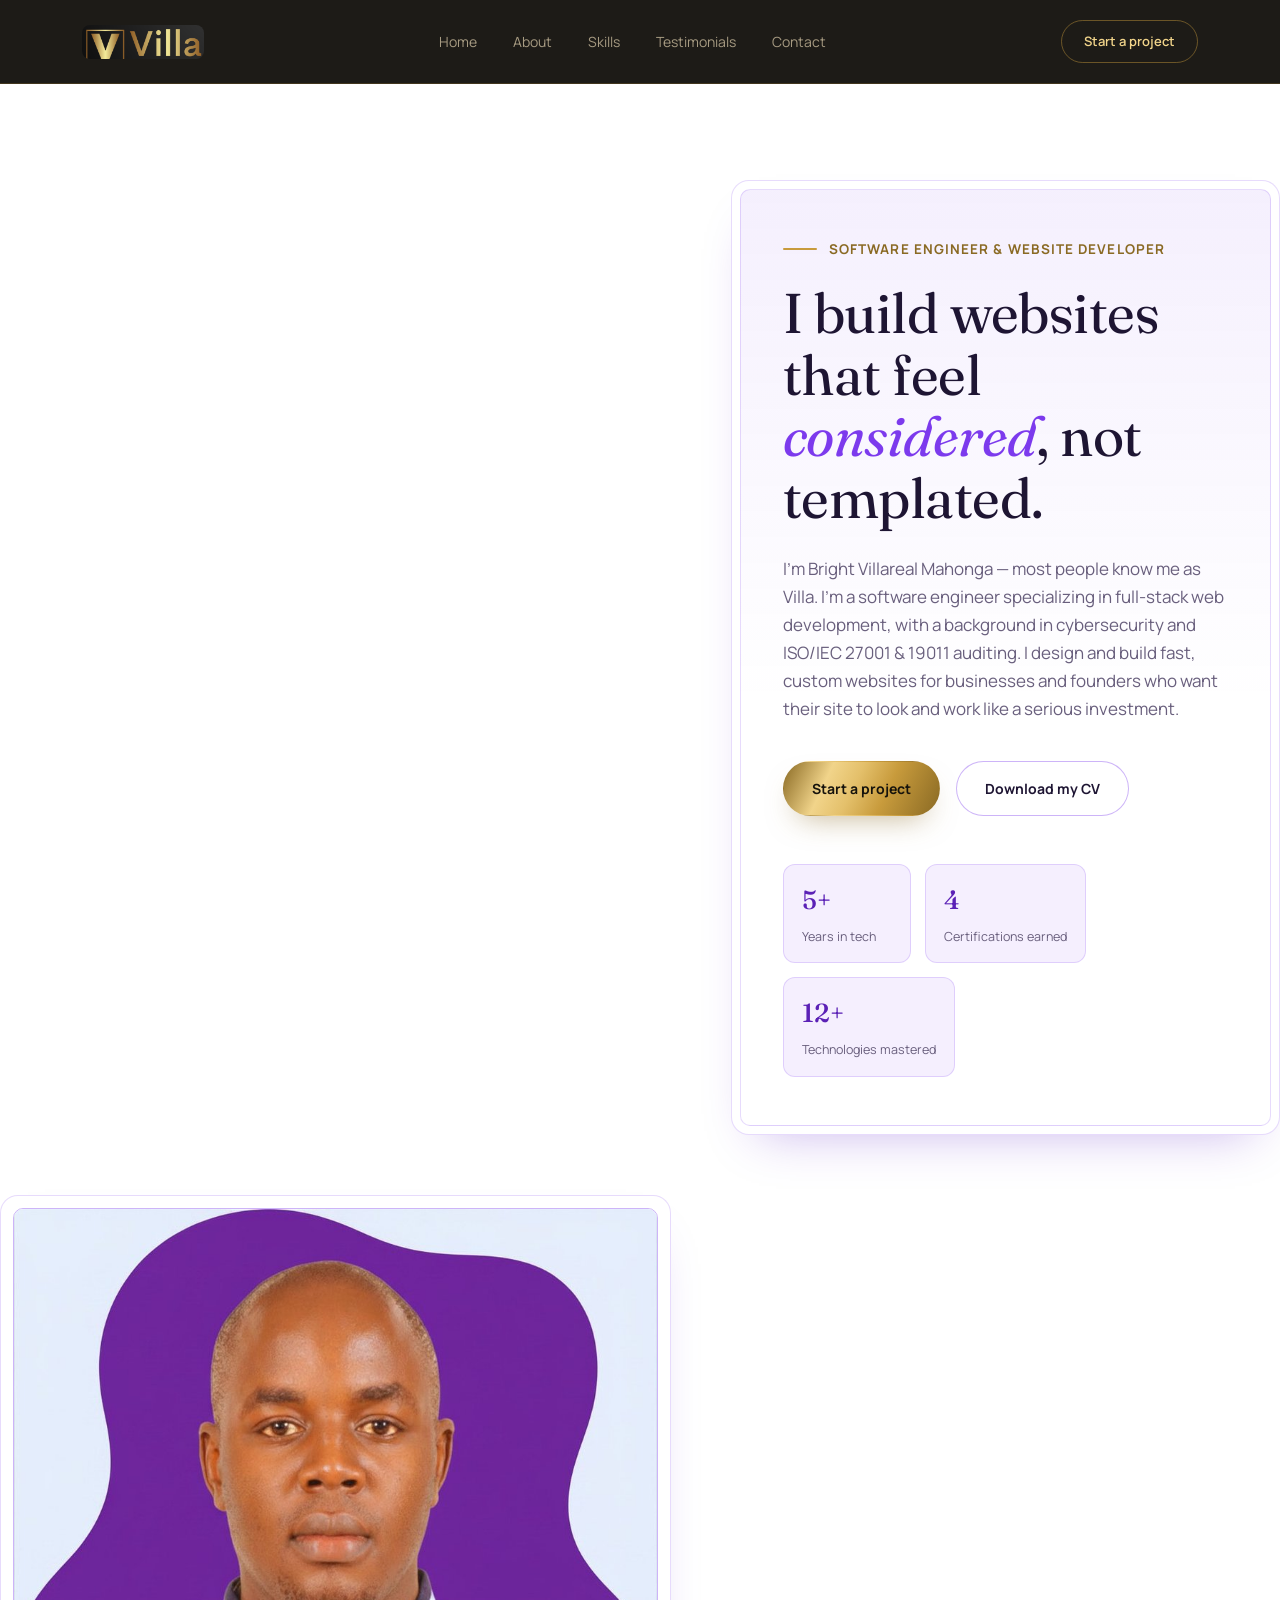
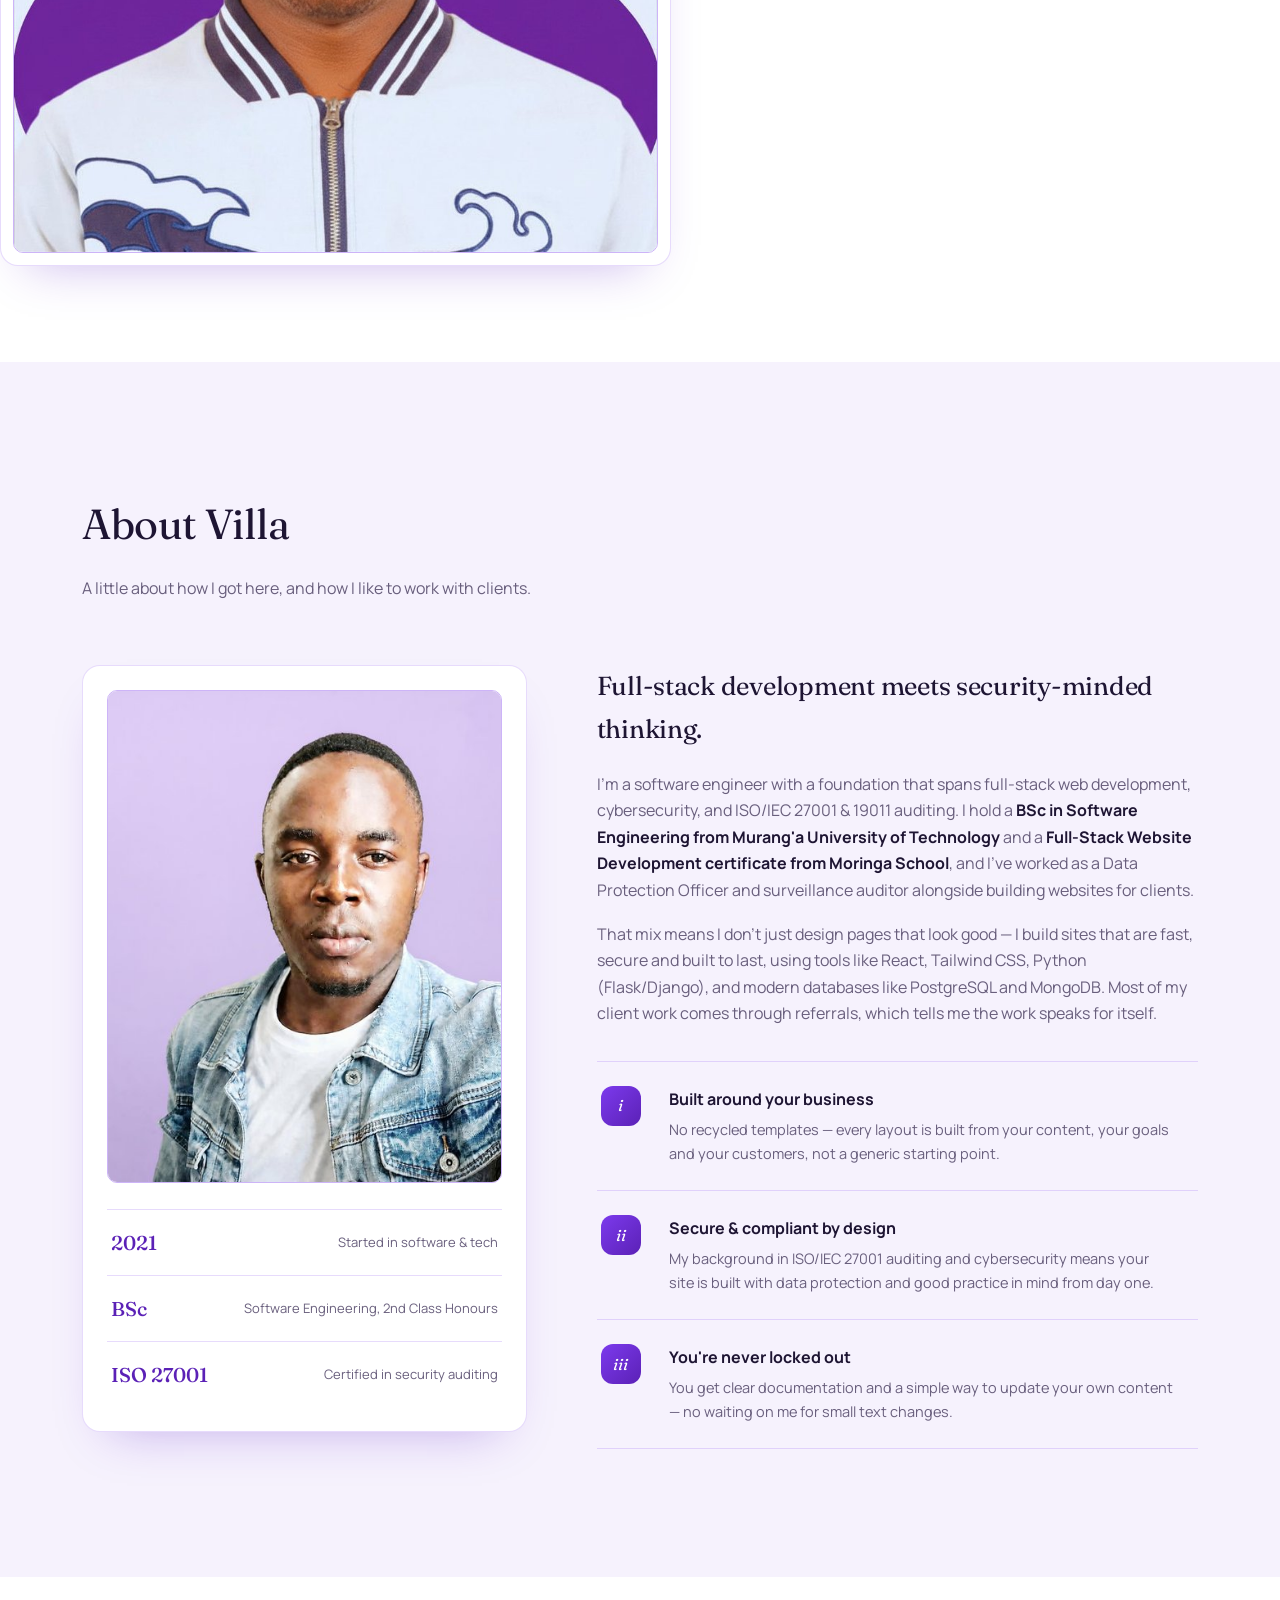
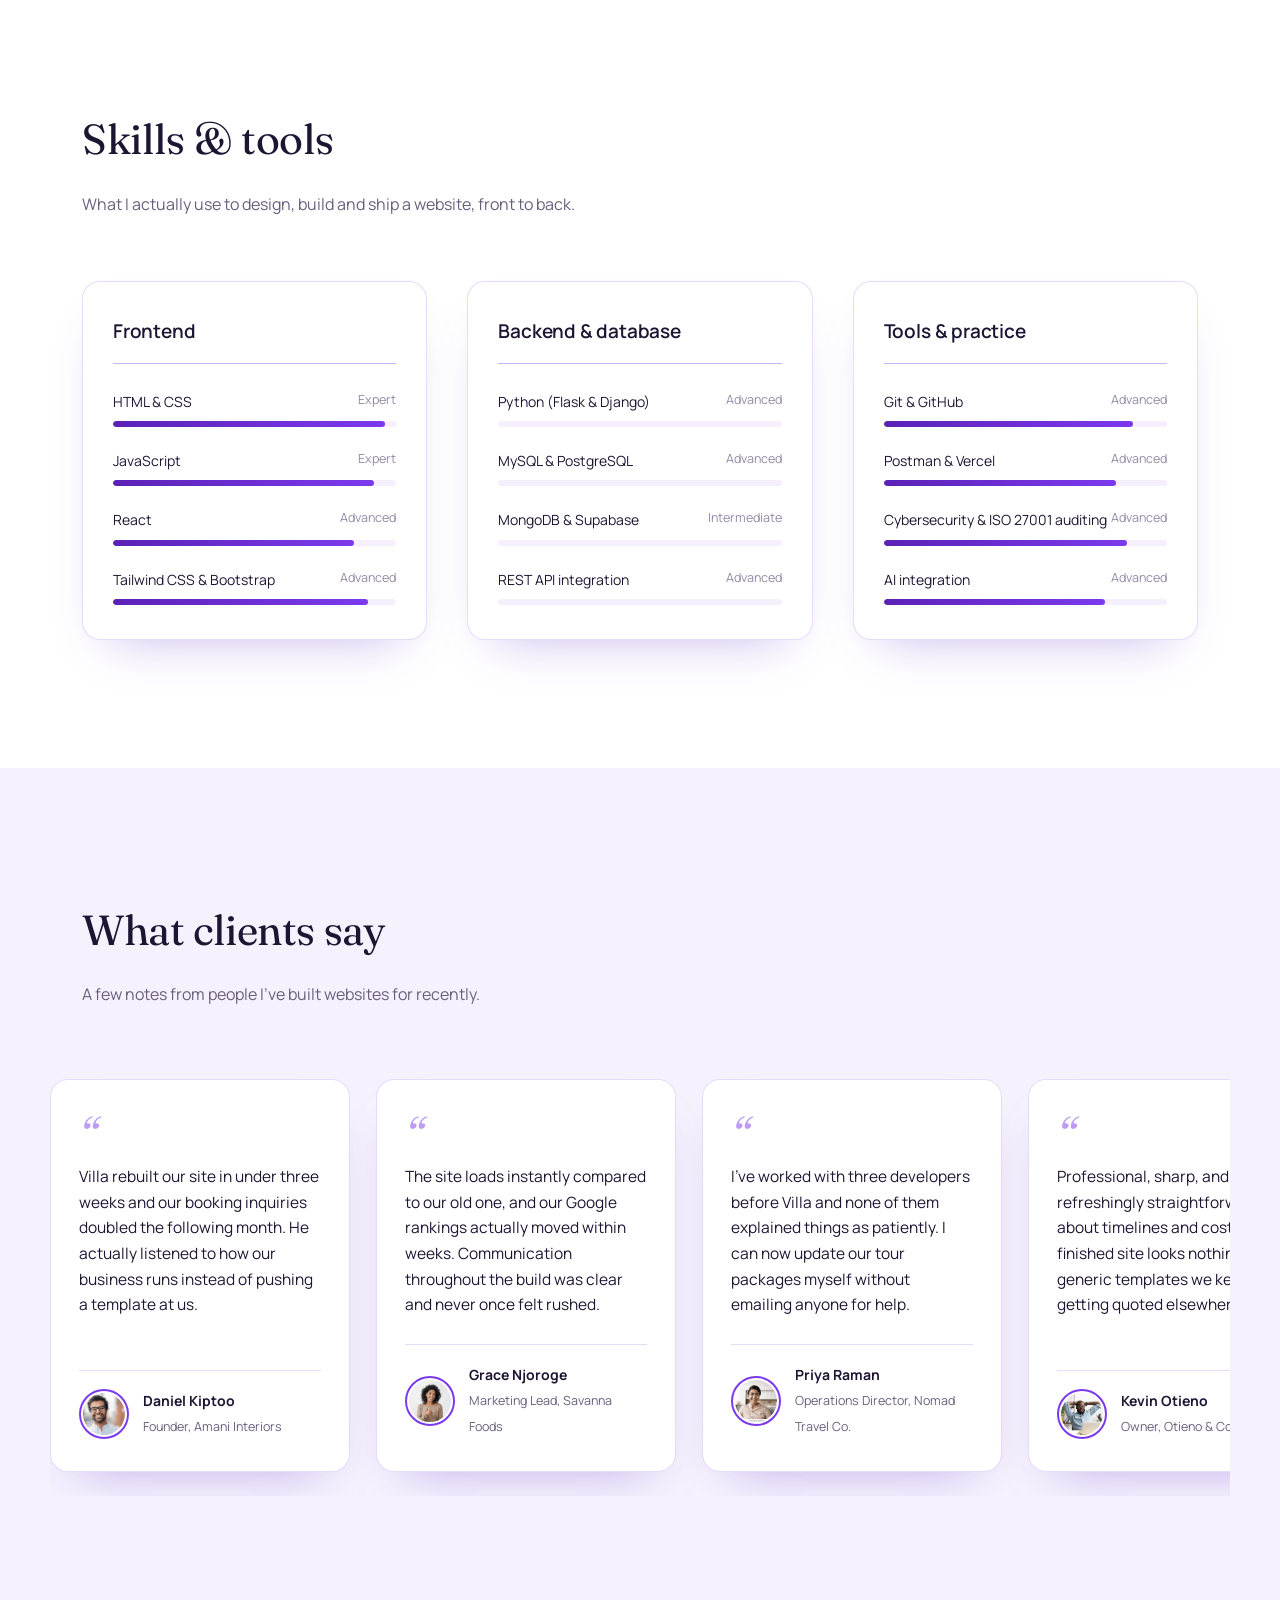
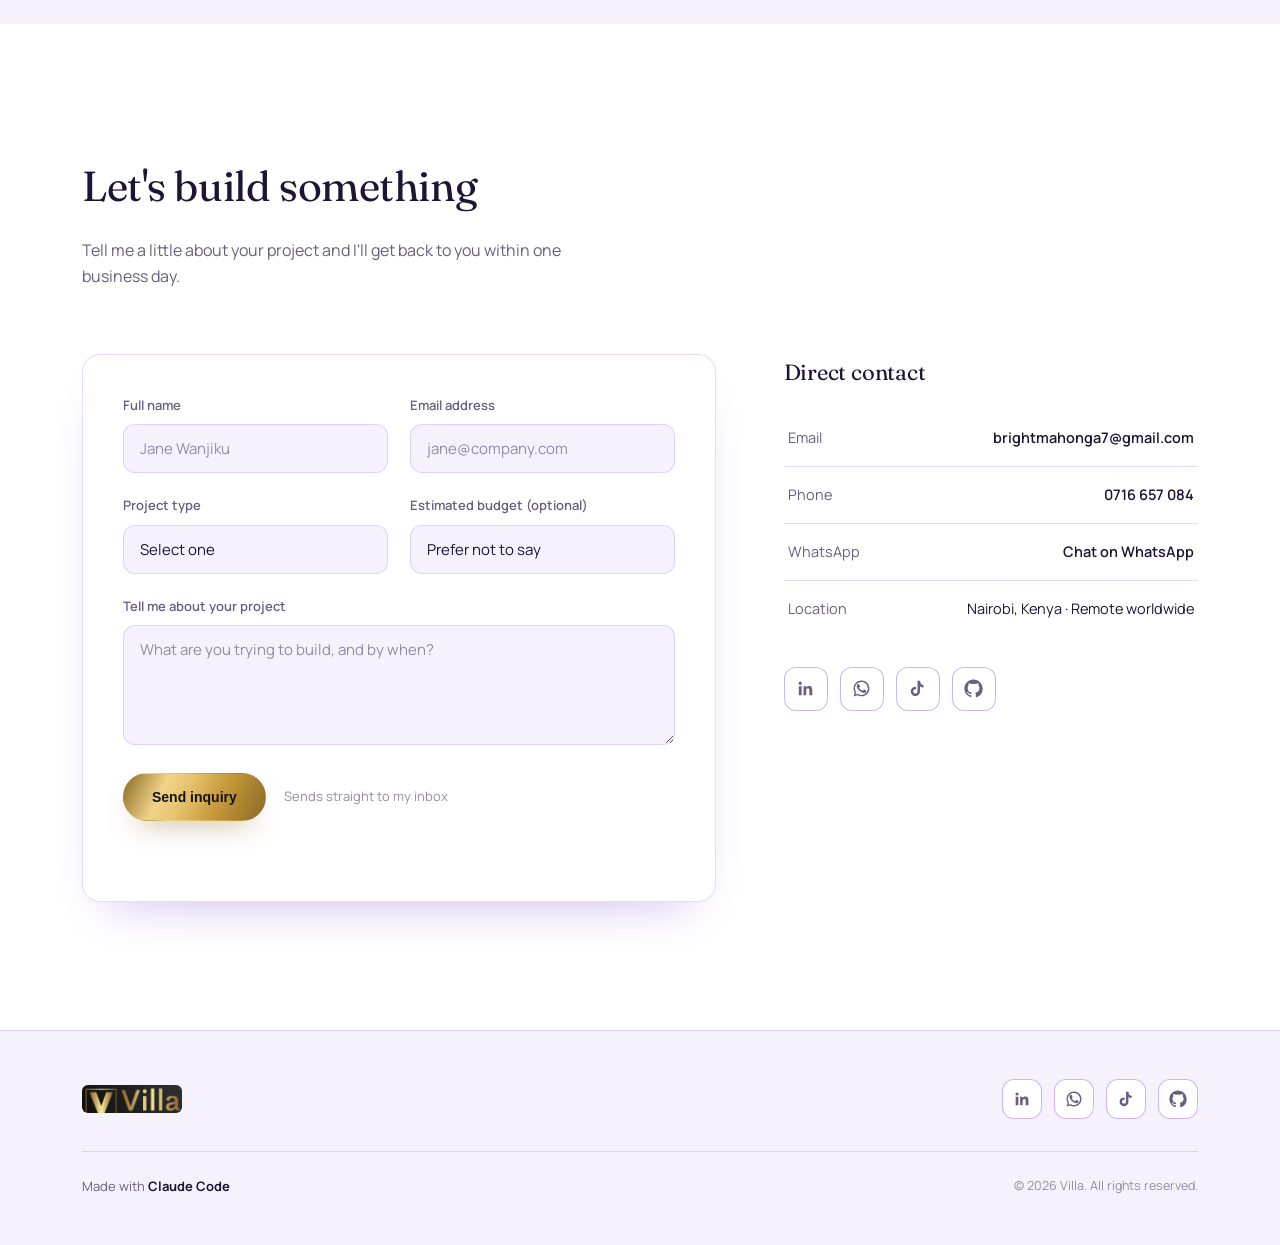
==== commit 437f51a6: "modified:   html/index.html" ====
--- a/html/index.html
+++ b/html/index.html
@@ -61,7 +61,7 @@
       </div>
     </div>
     <div class="hero-photo-wrap reveal">
-      <div class="hero-blob" aria-hidden="true"></div>
+     
       <div class="hero-photo-frame">
         <div class="photo-box">
           <img src="../assets/images/hero.jpg" alt="Portrait of Bright Villareal Mahonga">
--- a/css/style.css
+++ b/css/style.css
@@ -2,6 +2,7 @@
    Villa — Website Developer portfolio
    Stylesheet
    =========================================================== */
+
 
 :root{
   /* dark navbar palette - untouched */
@@ -10,7 +11,6 @@
   --nav-line-strong: rgba(201,155,60,0.45);
   --nav-text: #F4EEDF;
   --nav-muted: #A79B82;
-
   /* brand gold - retained wherever it already appears */
   --gold-1: #F1D48A;
   --gold-2: #C89B3C;
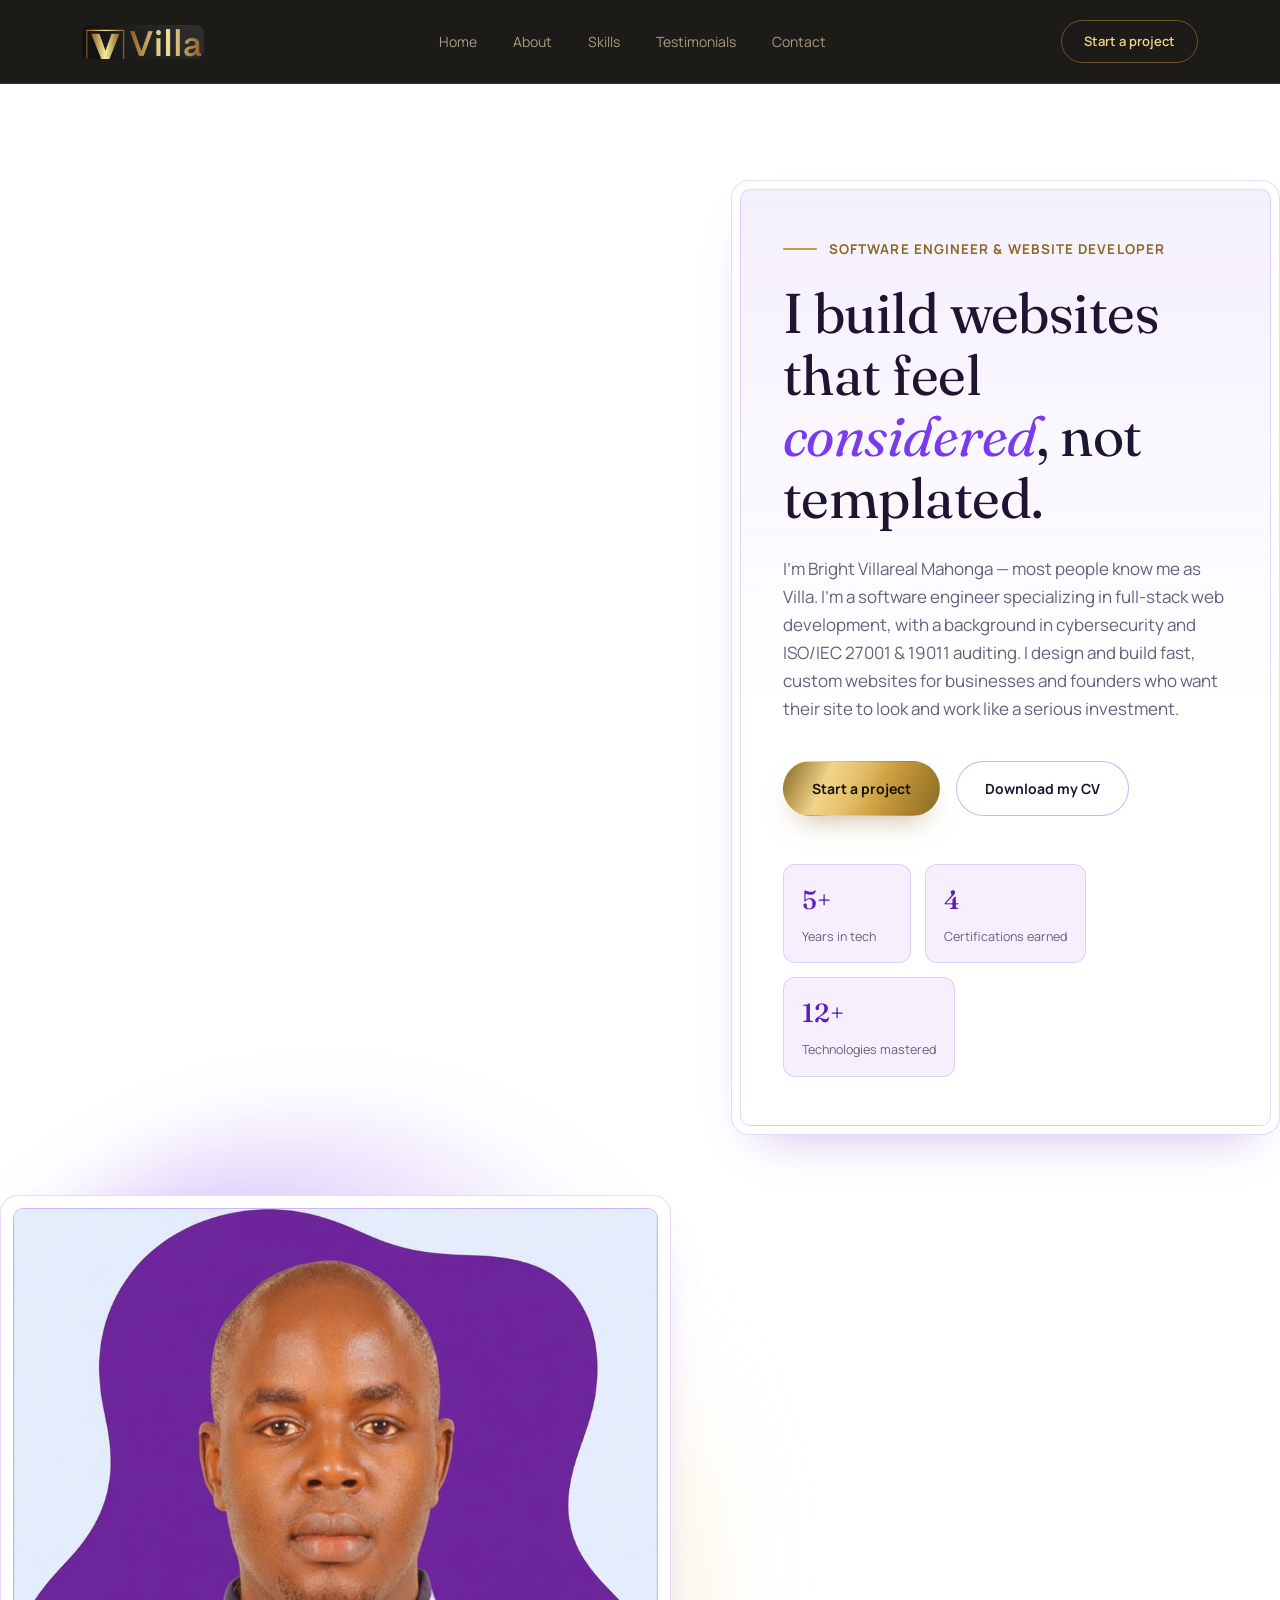
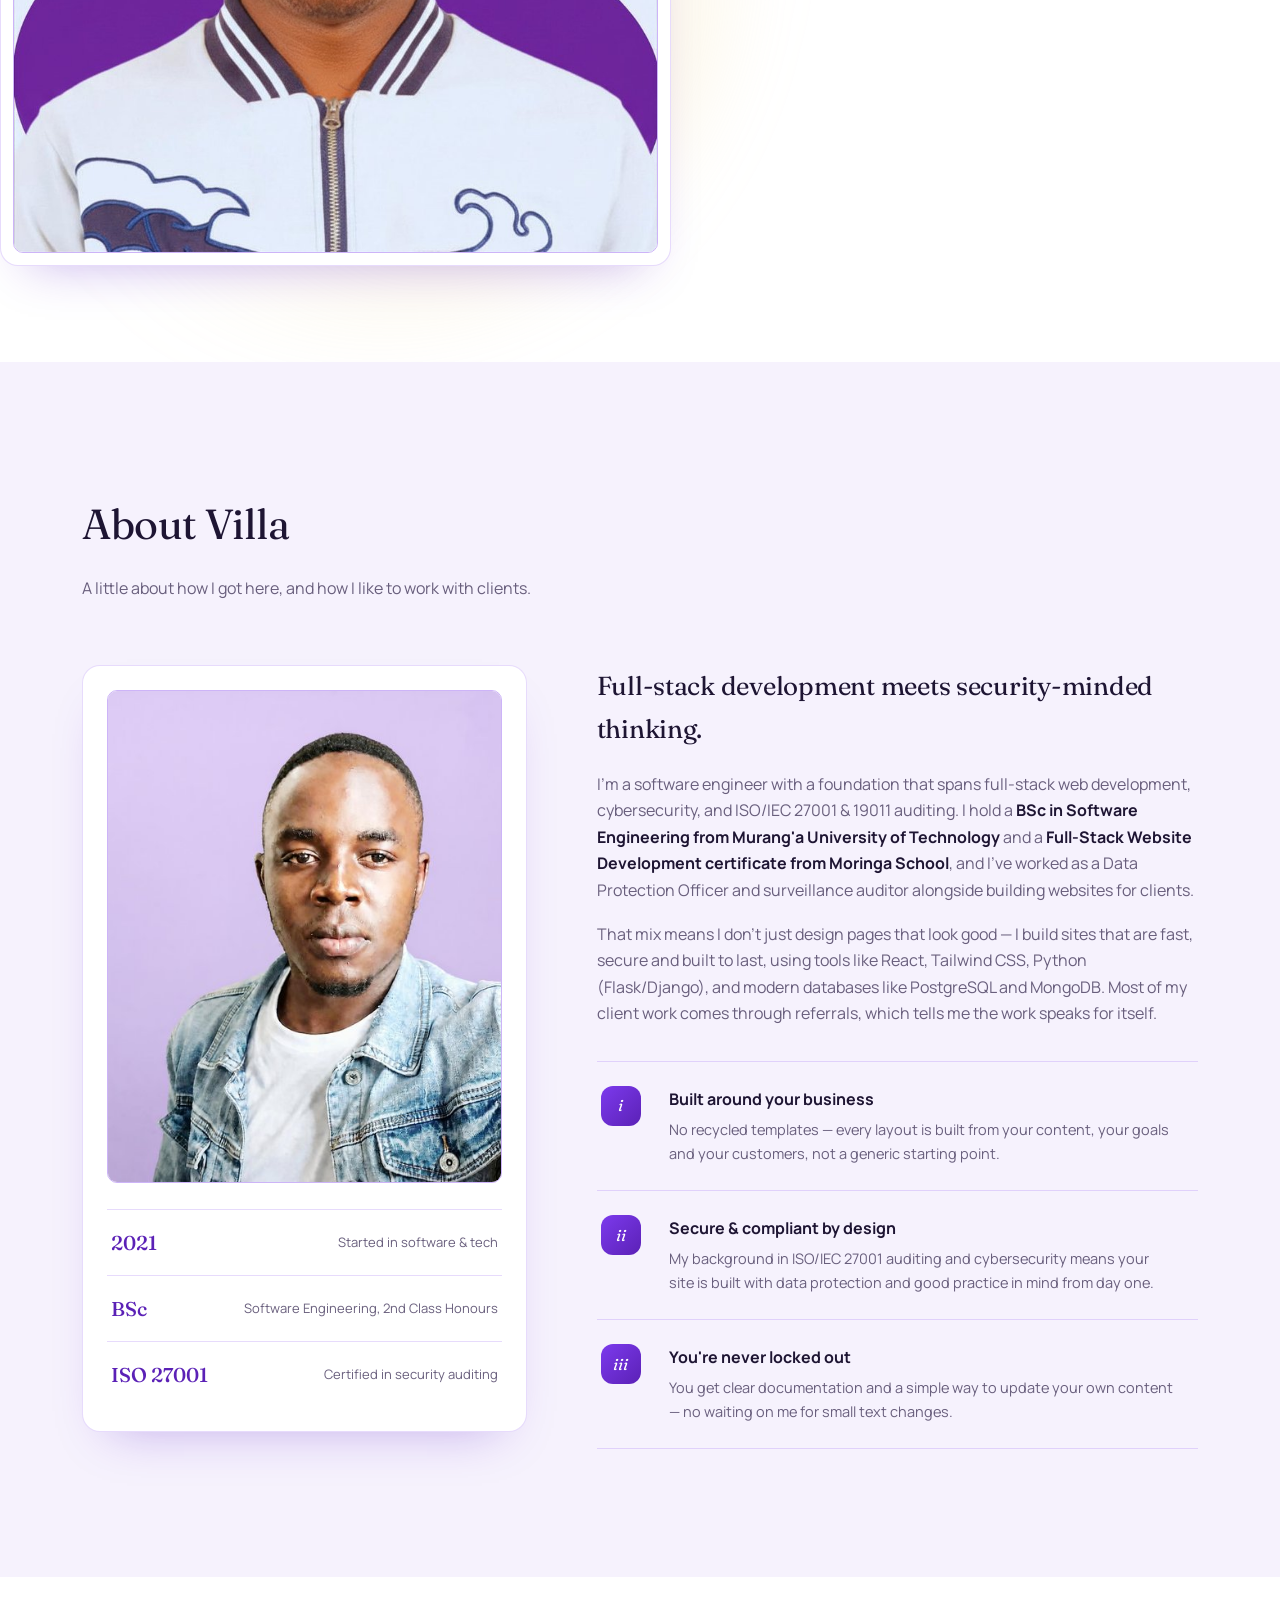
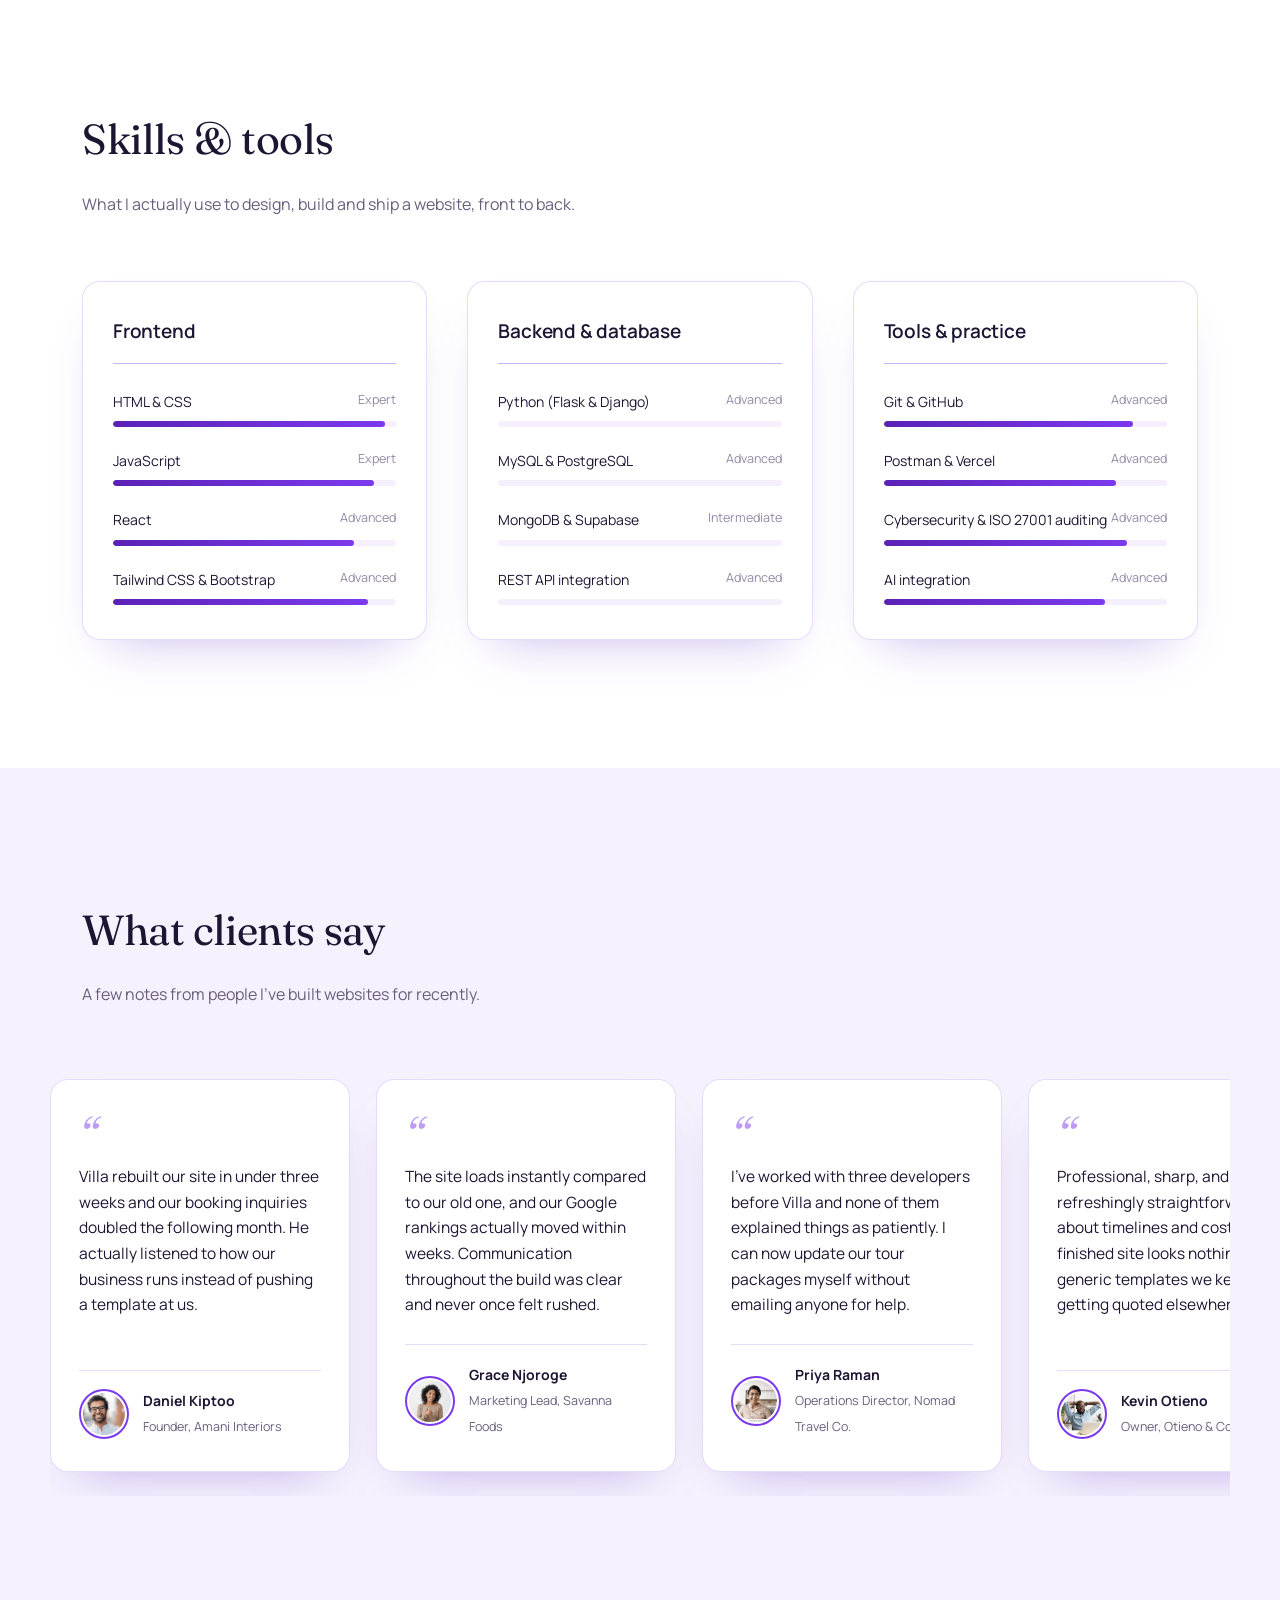
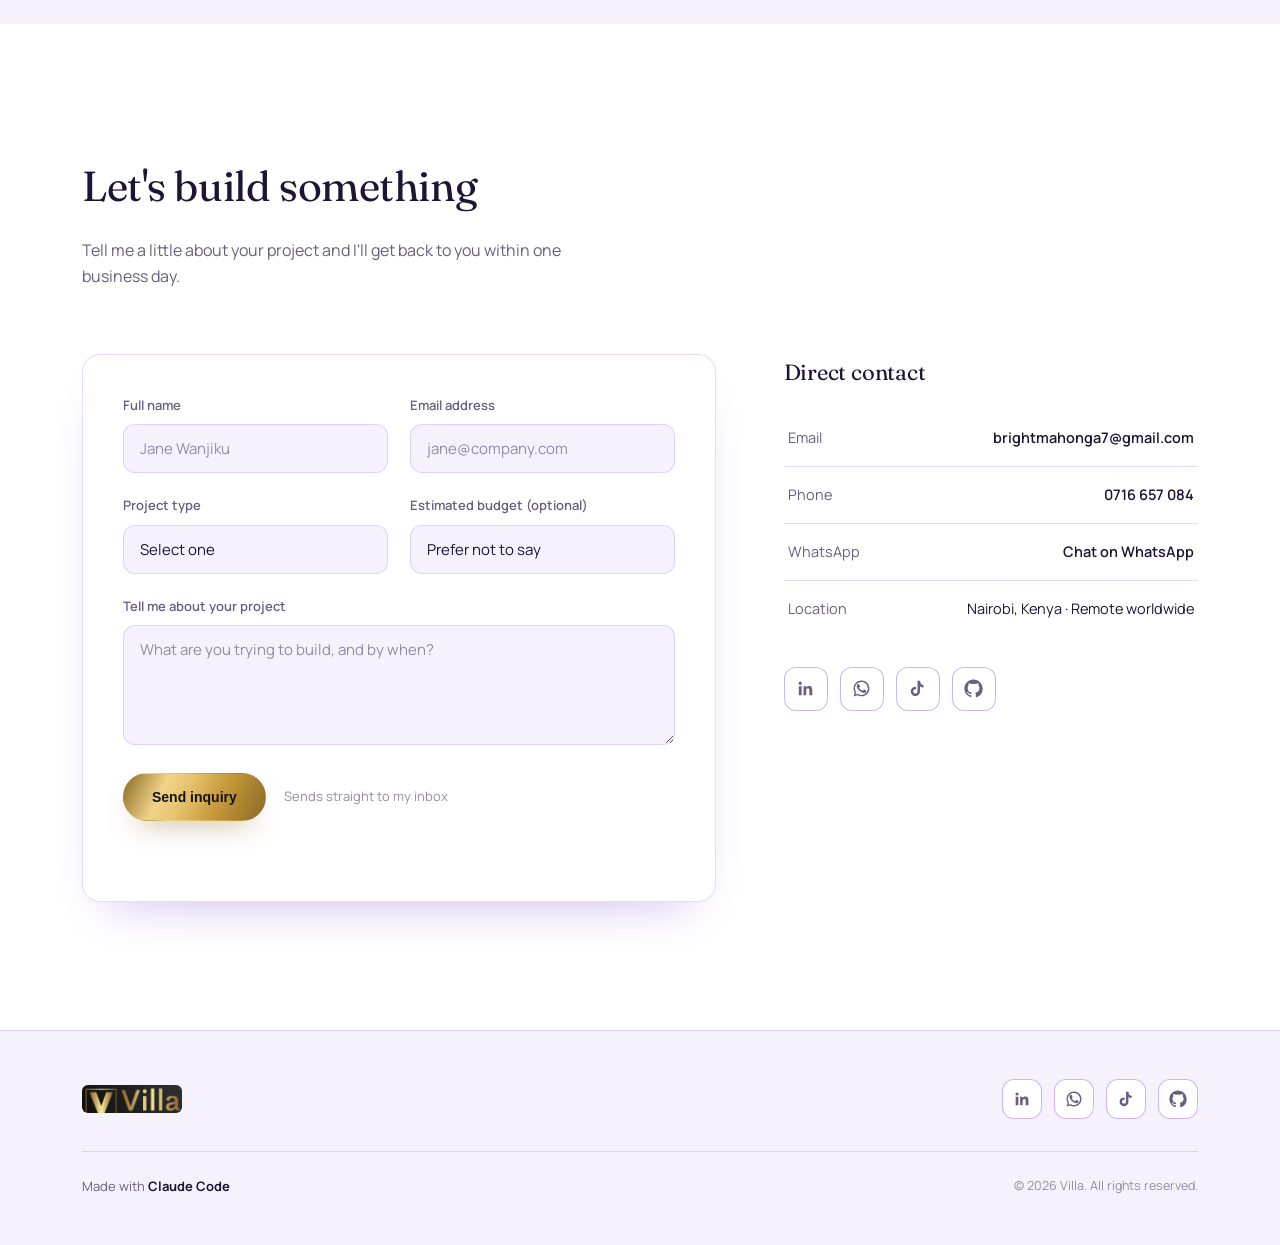
==== commit 58b1cb6b: "modified:   html/index.html" ====
--- a/html/index.html
+++ b/html/index.html
@@ -61,7 +61,7 @@
       </div>
     </div>
     <div class="hero-photo-wrap reveal">
-     
+      <div class="hero-blob" aria-hidden="true"></div>
       <div class="hero-photo-frame">
         <div class="photo-box">
           <img src="../assets/images/hero.jpg" alt="Portrait of Bright Villareal Mahonga">
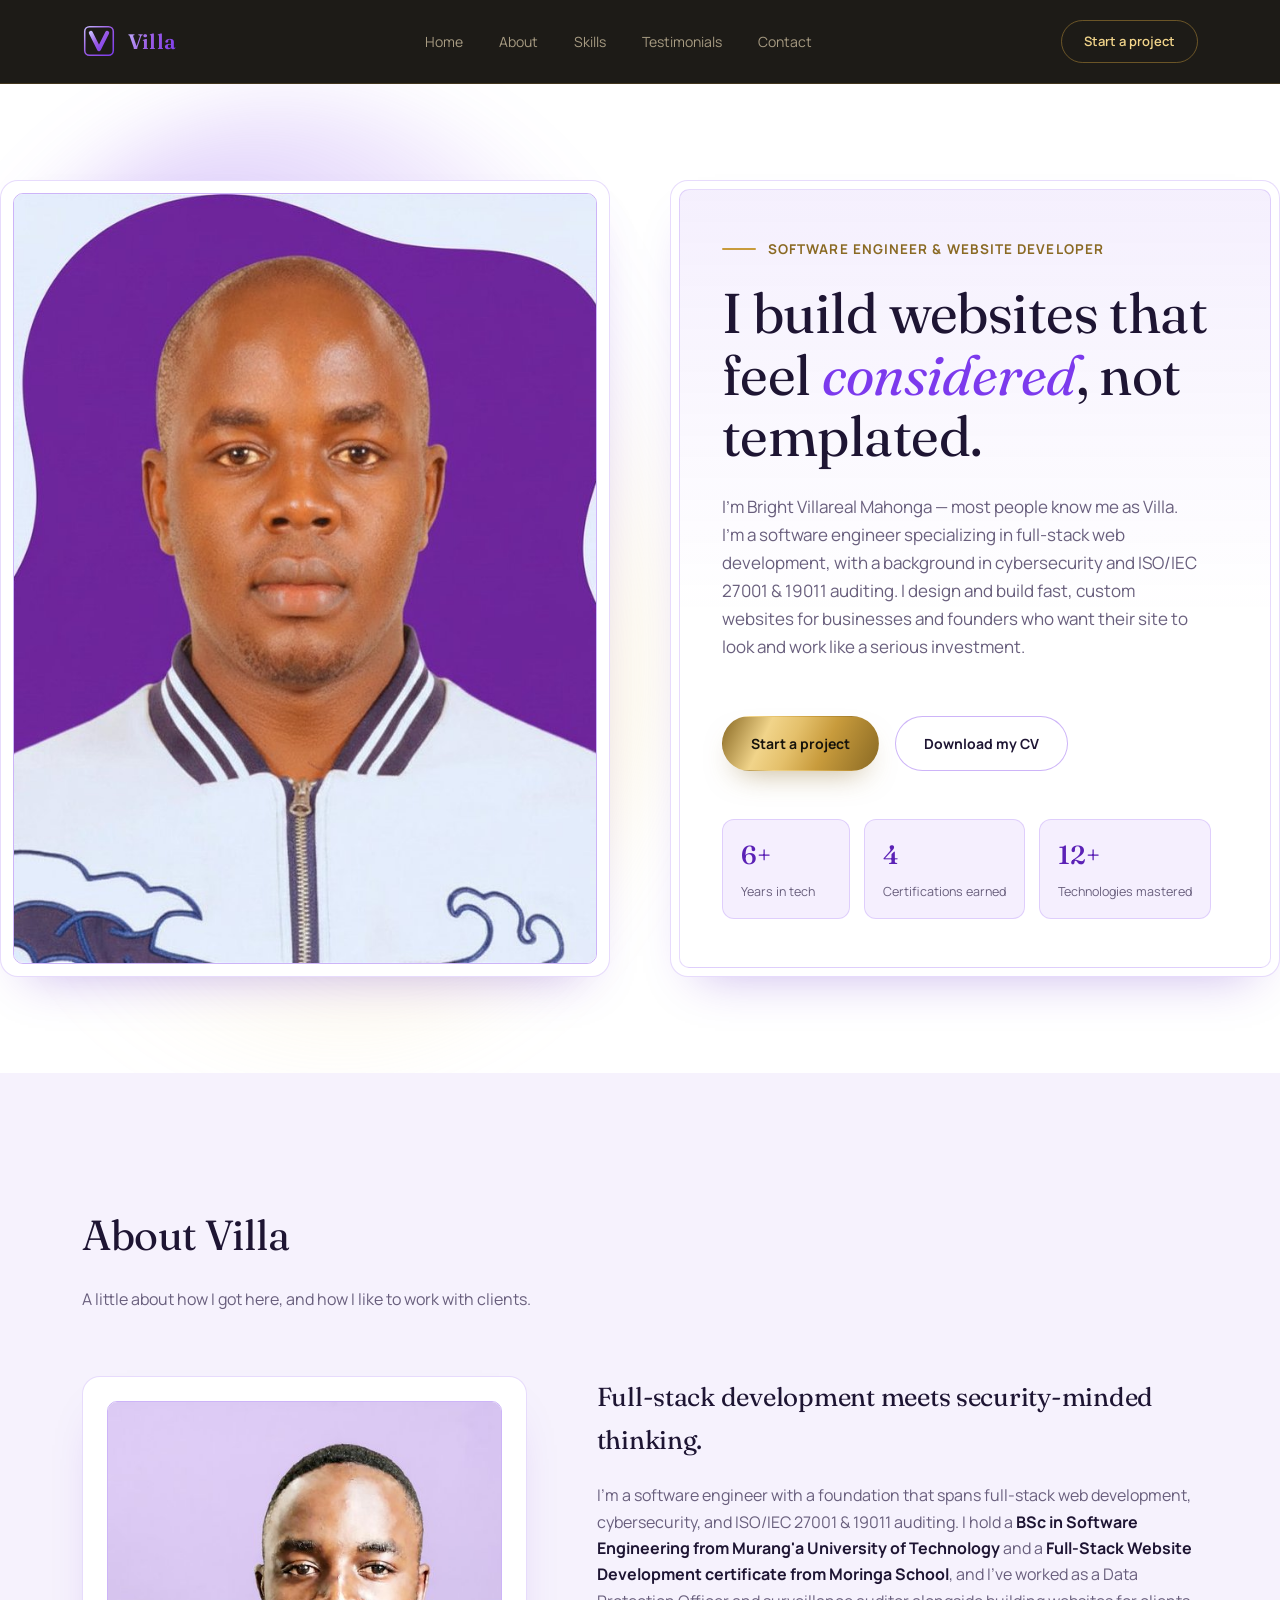
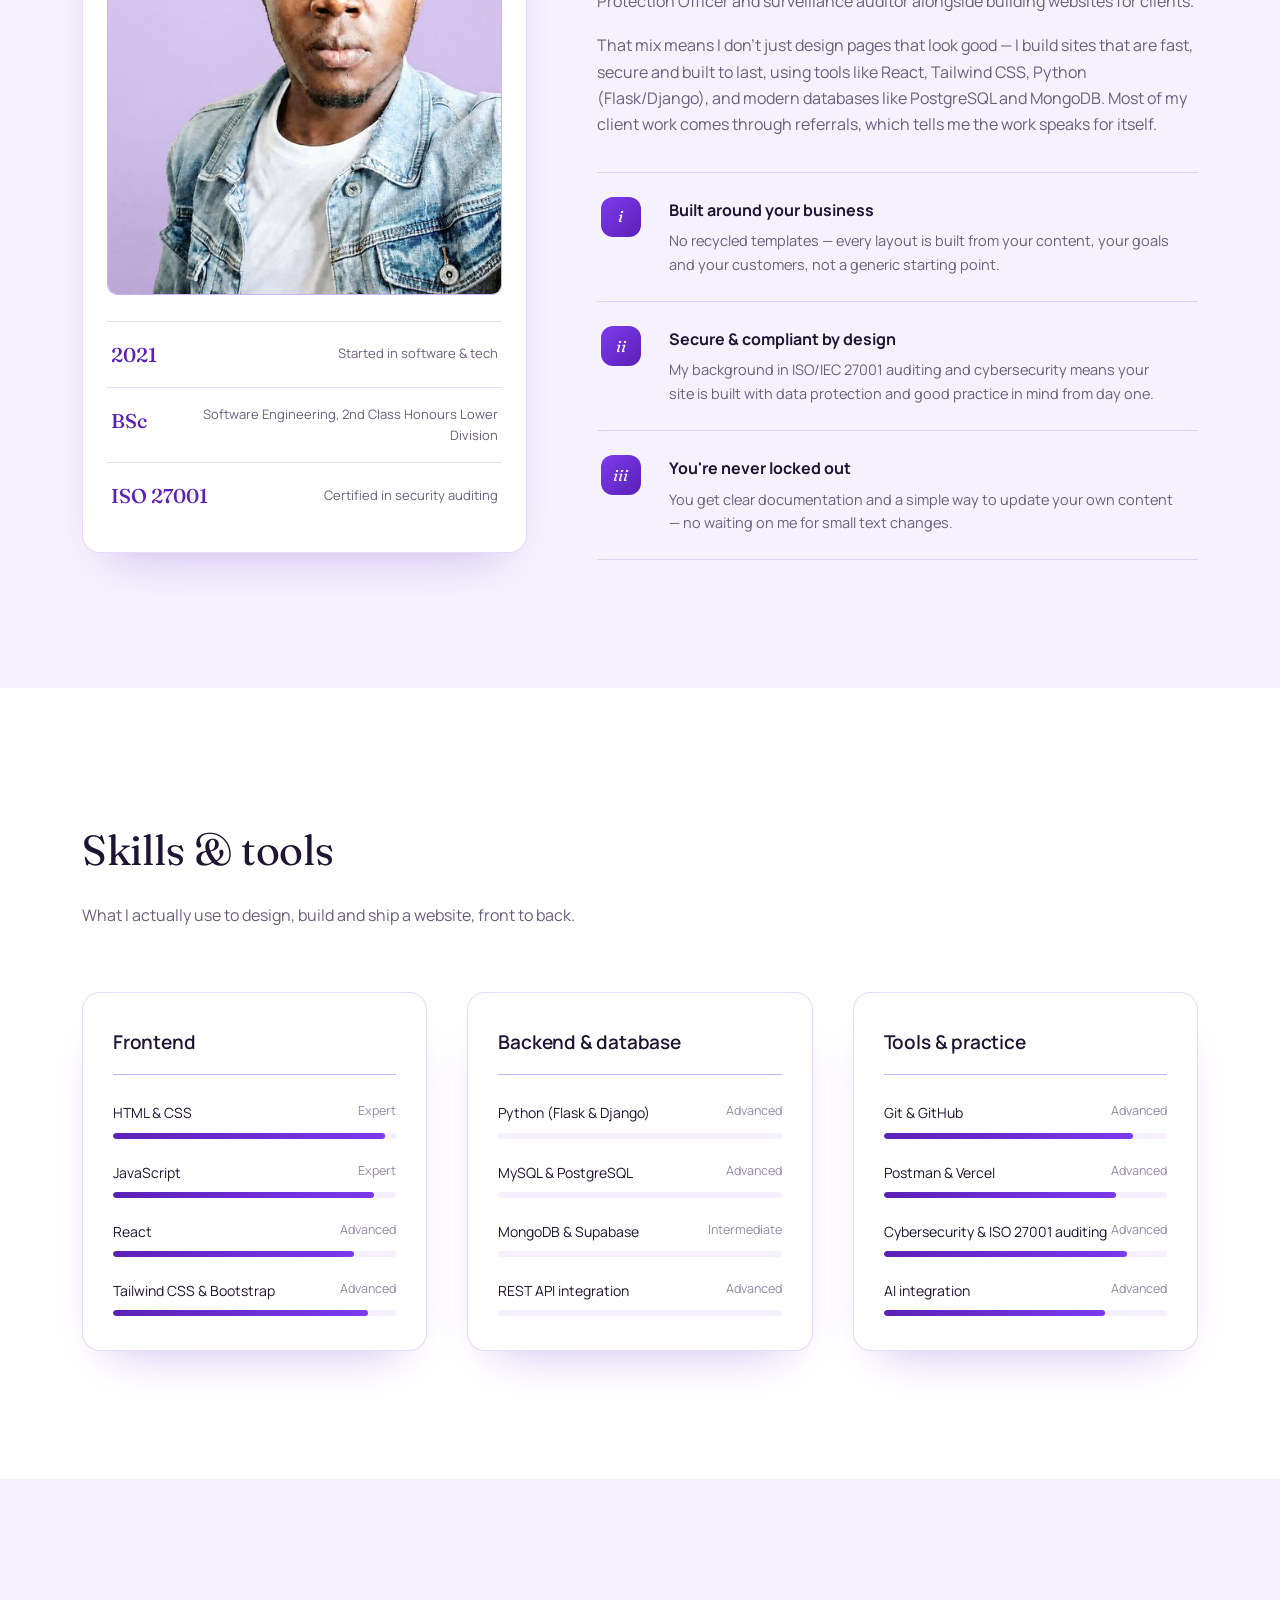
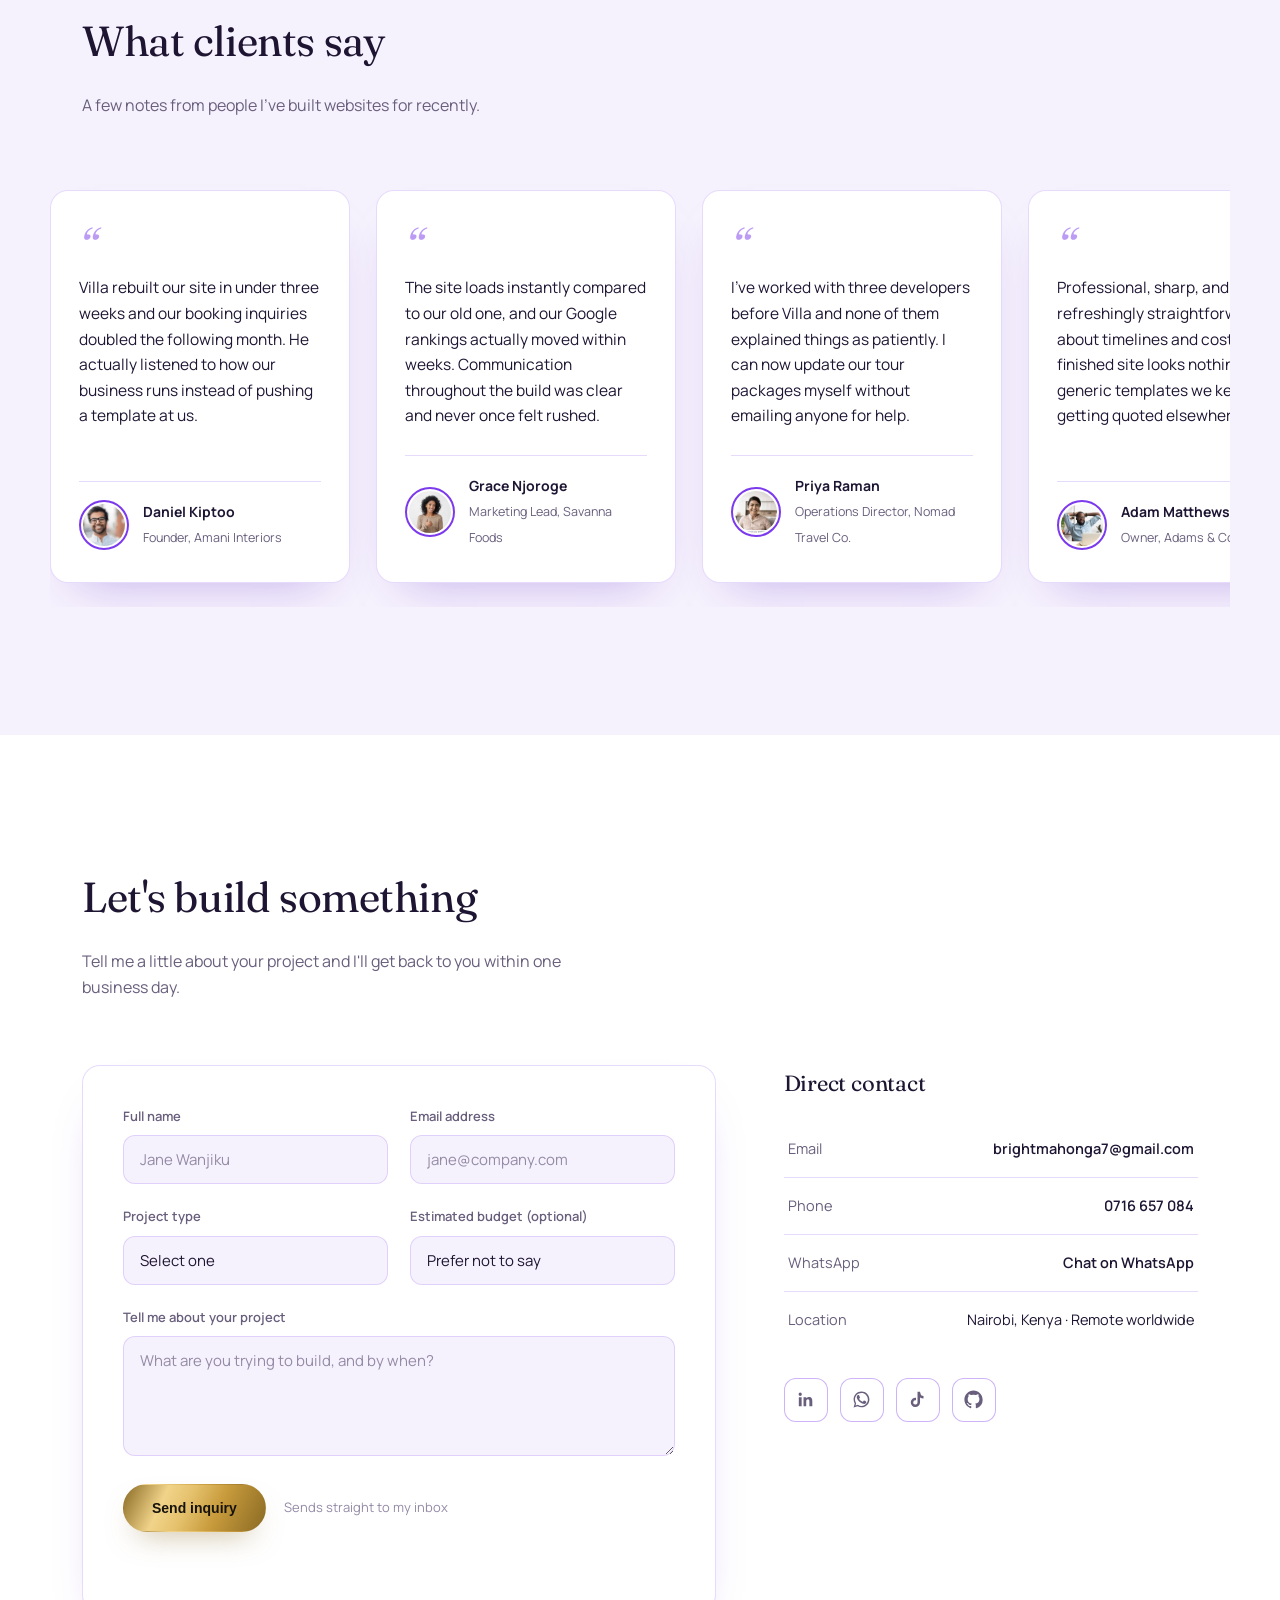
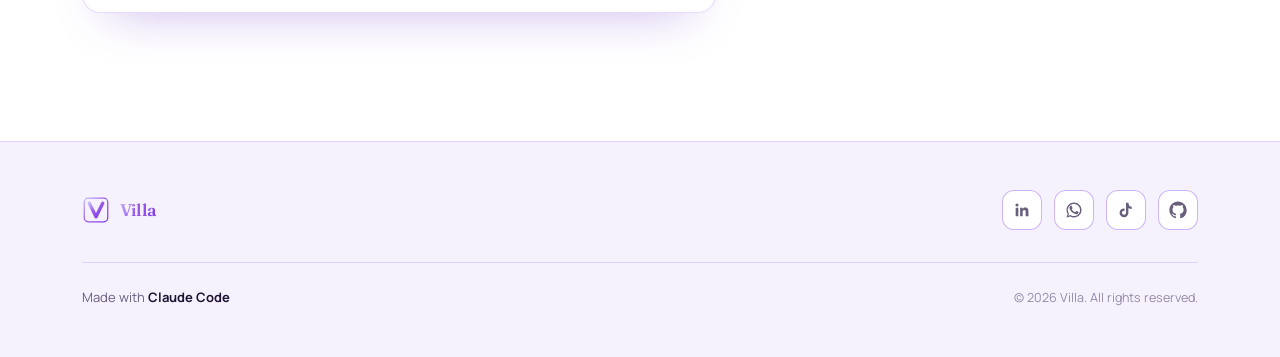
==== commit dfa46355: "deleted:    assets/cover letter.odg" ====
--- a/html/index.html
+++ b/html/index.html
@@ -15,8 +15,19 @@
 
 <header>
   <nav class="wrap">
-    <a href="#top" class="brand">
-      <img src="../assets/images/nav_logo.png" alt="Villa — Website Developer logo">
+    <a href="#home" class="brand" aria-label="Villa — Website Developer">
+      <svg class="brand-icon" viewBox="0 0 100 100" aria-hidden="true">
+        <defs>
+          <linearGradient id="navIconGrad" x1="0%" y1="0%" x2="100%" y2="100%">
+            <stop offset="0%" stop-color="#C4B5FD"/>
+            <stop offset="45%" stop-color="#9B5DE5"/>
+            <stop offset="100%" stop-color="#7C3AED"/>
+          </linearGradient>
+        </defs>
+        <rect x="8" y="8" width="84" height="84" rx="14" fill="none" stroke="url(#navIconGrad)" stroke-width="4.5"/>
+        <path d="M26 26 L50 74 L74 26" fill="none" stroke="url(#navIconGrad)" stroke-width="12" stroke-linecap="round" stroke-linejoin="round"/>
+      </svg>
+      <span class="brand-word">Villa</span>
     </a>
     <div class="navlinks">
       <a href="#home">Home</a>
@@ -41,7 +52,14 @@
 
   <!-- HOME / HERO -->
   <section class="hero" id="home">
-    <div id="top"></div>
+    <div class="hero-photo-wrap reveal">
+      <div class="hero-blob" aria-hidden="true"></div>
+      <div class="hero-photo-frame">
+        <div class="photo-box">
+          <img src="../assets/images/hero.jpg" alt="Portrait of Bright Villareal Mahonga">
+        </div>
+      </div>
+    </div>
     <div class="reveal">
       <div class="hero-copy">
         <div class="hero-copy-inner">
@@ -53,18 +71,10 @@
             <a href="../assets/Bright_Mahonga_Resume.pdf" class="btn btn-ghost" download>Download my CV</a>
           </div>
           <div class="hero-stats">
-            <div><strong>5+</strong><span>Years in tech</span></div>
+            <div><strong>6+</strong><span>Years in tech</span></div>
             <div><strong>4</strong><span>Certifications earned</span></div>
             <div><strong>12+</strong><span>Technologies mastered</span></div>
           </div>
-        </div>
-      </div>
-    </div>
-    <div class="hero-photo-wrap reveal">
-      <div class="hero-blob" aria-hidden="true"></div>
-      <div class="hero-photo-frame">
-        <div class="photo-box">
-          <img src="../assets/images/hero.jpg" alt="Portrait of Bright Villareal Mahonga">
         </div>
       </div>
     </div>
@@ -83,7 +93,7 @@
             <img src="../assets/images/about.jpg" alt="Bright Villareal Mahonga at work">
           </div>
           <div class="stat-row"><strong>2021</strong><span>Started in software &amp; tech</span></div>
-          <div class="stat-row"><strong>BSc</strong><span>Software Engineering, 2nd Class Honours</span></div>
+          <div class="stat-row"><strong>BSc</strong><span>Software Engineering, 2nd Class Honours Lower Division</span></div>
           <div class="stat-row"><strong>ISO 27001</strong><span>Certified in security auditing</span></div>
         </div>
         <div class="about-copy reveal">
@@ -180,8 +190,8 @@
         <div class="quote-mark">&ldquo;</div>
         <p class="quote">Professional, sharp, and refreshingly straightforward about timelines and cost. The finished site looks nothing like the generic templates we kept getting quoted elsewhere.</p>
         <div class="testi-person">
-          <div class="avatar-photo"><img src="../assets/images/testimonial-4.jpg" alt="Kevin Otieno"></div>
-          <div class="who"><strong>Kevin Otieno</strong><span>Owner, Otieno &amp; Co. Law</span></div>
+          <div class="avatar-photo"><img src="../assets/images/testimonial-4.jpg" alt="Adam Matthews"></div>
+          <div class="who"><strong>Adam Matthews</strong><span>Owner, Adams &amp; Co. Law</span></div>
         </div>
       </div>
     </div>
@@ -280,8 +290,19 @@
 <footer>
   <div class="wrap">
     <div class="foot-top">
-      <a href="#top" class="foot-brand">
-        <img src="../assets/images/nav_logo.png" alt="Villa">
+      <a href="#home" class="foot-brand" aria-label="Villa — Website Developer">
+        <svg class="brand-icon" viewBox="0 0 100 100" aria-hidden="true">
+          <defs>
+            <linearGradient id="footIconGrad" x1="0%" y1="0%" x2="100%" y2="100%">
+              <stop offset="0%" stop-color="#C4B5FD"/>
+              <stop offset="45%" stop-color="#9B5DE5"/>
+              <stop offset="100%" stop-color="#7C3AED"/>
+            </linearGradient>
+          </defs>
+          <rect x="8" y="8" width="84" height="84" rx="14" fill="none" stroke="url(#footIconGrad)" stroke-width="4.5"/>
+          <path d="M26 26 L50 74 L74 26" fill="none" stroke="url(#footIconGrad)" stroke-width="12" stroke-linecap="round" stroke-linejoin="round"/>
+        </svg>
+        <span class="brand-word">Villa</span>
       </a>
       <div class="foot-socials" aria-label="Social links">
         <a href="https://www.linkedin.com/in/bright-villareal-mahonga-1054352b2" target="_blank" rel="noopener" aria-label="LinkedIn">
--- a/css/style.css
+++ b/css/style.css
@@ -2,7 +2,6 @@
    Villa — Website Developer portfolio
    Stylesheet
    =========================================================== */
-
 
 :root{
   /* dark navbar palette - untouched */
@@ -11,6 +10,7 @@
   --nav-line-strong: rgba(201,155,60,0.45);
   --nav-text: #F4EEDF;
   --nav-muted: #A79B82;
+
   /* brand gold - retained wherever it already appears */
   --gold-1: #F1D48A;
   --gold-2: #C89B3C;
@@ -84,8 +84,13 @@
   display:flex; align-items:center; justify-content:space-between;
   height: 100%;
 }
-.brand{ display:flex; align-items:center; }
-.brand img{ height: 34px; width:auto; border-radius: 8px; }
+.brand{ display:flex; align-items:center; gap:12px; }
+.brand-icon{ height: 34px; width: 34px; flex-shrink: 0; }
+.brand-word{
+  font-family:'Fraunces', serif; font-size: 21px; letter-spacing: 0.01em; font-weight: 600;
+  background: linear-gradient(115deg, #C4B5FD 0%, #9B5DE5 45%, #7C3AED 100%);
+  -webkit-background-clip:text; background-clip:text; color:transparent;
+}
 .navlinks{ display:flex; gap:36px; }
 .navlinks a{
   font-size: 14px; color: var(--nav-muted); transition: color .2s ease;
@@ -109,16 +114,19 @@
 /* ---------- HERO ---------- */
 .hero{
   padding-top: 96px; padding-bottom: 96px;
-  display:grid; grid-template-columns: 1.1fr 0.9fr; gap: 60px; align-items:center;
+  display:grid; grid-template-columns: 1fr 1fr; gap: 60px; align-items:stretch;
   overflow: visible;
 }
+.hero > .reveal{ display:flex; height: 100%; }
 .hero-copy{
   border:1px solid var(--line); padding: 8px; border-radius: var(--radius);
   background: #fff; box-shadow: var(--shadow-soft);
+  width: 100%; display:flex;
 }
 .hero-copy-inner{
   border:1px solid var(--line); padding: 48px 42px; border-radius: calc(var(--radius) - 8px);
   background: linear-gradient(180deg, var(--purple-soft), transparent 55%);
+  width: 100%; display:flex; flex-direction:column; justify-content:center;
 }
 .kicker{
   font-size:13.5px; color: var(--gold-3); margin-bottom: 22px; display:flex; align-items:center; gap: 12px;
@@ -161,15 +169,15 @@
 }
 .hero-stats div span{ font-size: 12.5px; color: var(--muted); }
 
-.hero-photo-wrap{ position: relative; }
+.hero-photo-wrap{ position: relative; height: 100%; display:flex; }
 .hero-blob{
   position: absolute; width: 120%; height: 120%; top: -10%; left: -10%;
   background: radial-gradient(circle at 30% 30%, rgba(124,58,237,0.35), transparent 60%),
               radial-gradient(circle at 75% 70%, rgba(241,212,138,0.25), transparent 55%);
   filter: blur(40px); z-index: -1; border-radius: 50%;
 }
-.hero-photo-frame{ border:1px solid var(--line); padding: 12px; border-radius: var(--radius); background: #fff; box-shadow: var(--shadow-soft); }
-.hero-photo-frame .photo-box{ border:1px solid var(--line-strong); border-radius: calc(var(--radius) - 8px); overflow:hidden; aspect-ratio: 1/1; }
+.hero-photo-frame{ border:1px solid var(--line); padding: 12px; border-radius: var(--radius); background: #fff; box-shadow: var(--shadow-soft); width: 100%; display:flex; }
+.hero-photo-frame .photo-box{ border:1px solid var(--line-strong); border-radius: calc(var(--radius) - 8px); overflow:hidden; width: 100%; min-height: 420px; }
 .hero-photo-frame .photo-box img{ width:100%; height:100%; object-fit: cover; transition: transform .5s var(--ease); }
 .hero-photo-frame:hover .photo-box img{ transform: scale(1.04); }
 
@@ -298,7 +306,9 @@
 /* ---------- FOOTER (light theme) ---------- */
 footer{ border-top: 1px solid var(--line); padding: 48px 0; background: var(--bg-alt); }
 footer .foot-top{ display:flex; align-items:center; justify-content:space-between; flex-wrap:wrap; gap:24px; padding-bottom: 32px; border-bottom: 1px solid var(--line); }
-.foot-brand img{ height:28px; border-radius: 6px; }
+.foot-brand{ display:flex; align-items:center; gap:10px; }
+.foot-brand .brand-icon{ height:28px; width:28px; }
+.foot-brand .brand-word{ font-size: 17px; }
 .foot-socials{ display:flex; gap:12px; }
 .foot-socials a{
   width:40px; height:40px; border:1px solid var(--line-strong); border-radius: var(--radius-sm);
@@ -317,6 +327,7 @@
   .navlinks{ display:none; }
   .menu-btn{ display:block; }
   .hero{ grid-template-columns: 1fr; padding-top: 48px; }
+  .hero-photo-frame .photo-box{ min-height: 320px; }
   .about-grid, .contact-grid{ grid-template-columns: 1fr; gap: 46px; }
   .contact-side{ border-top:1px solid var(--line); padding-top: 40px; }
   .skills-grid{ grid-template-columns: 1fr; gap: 28px; }
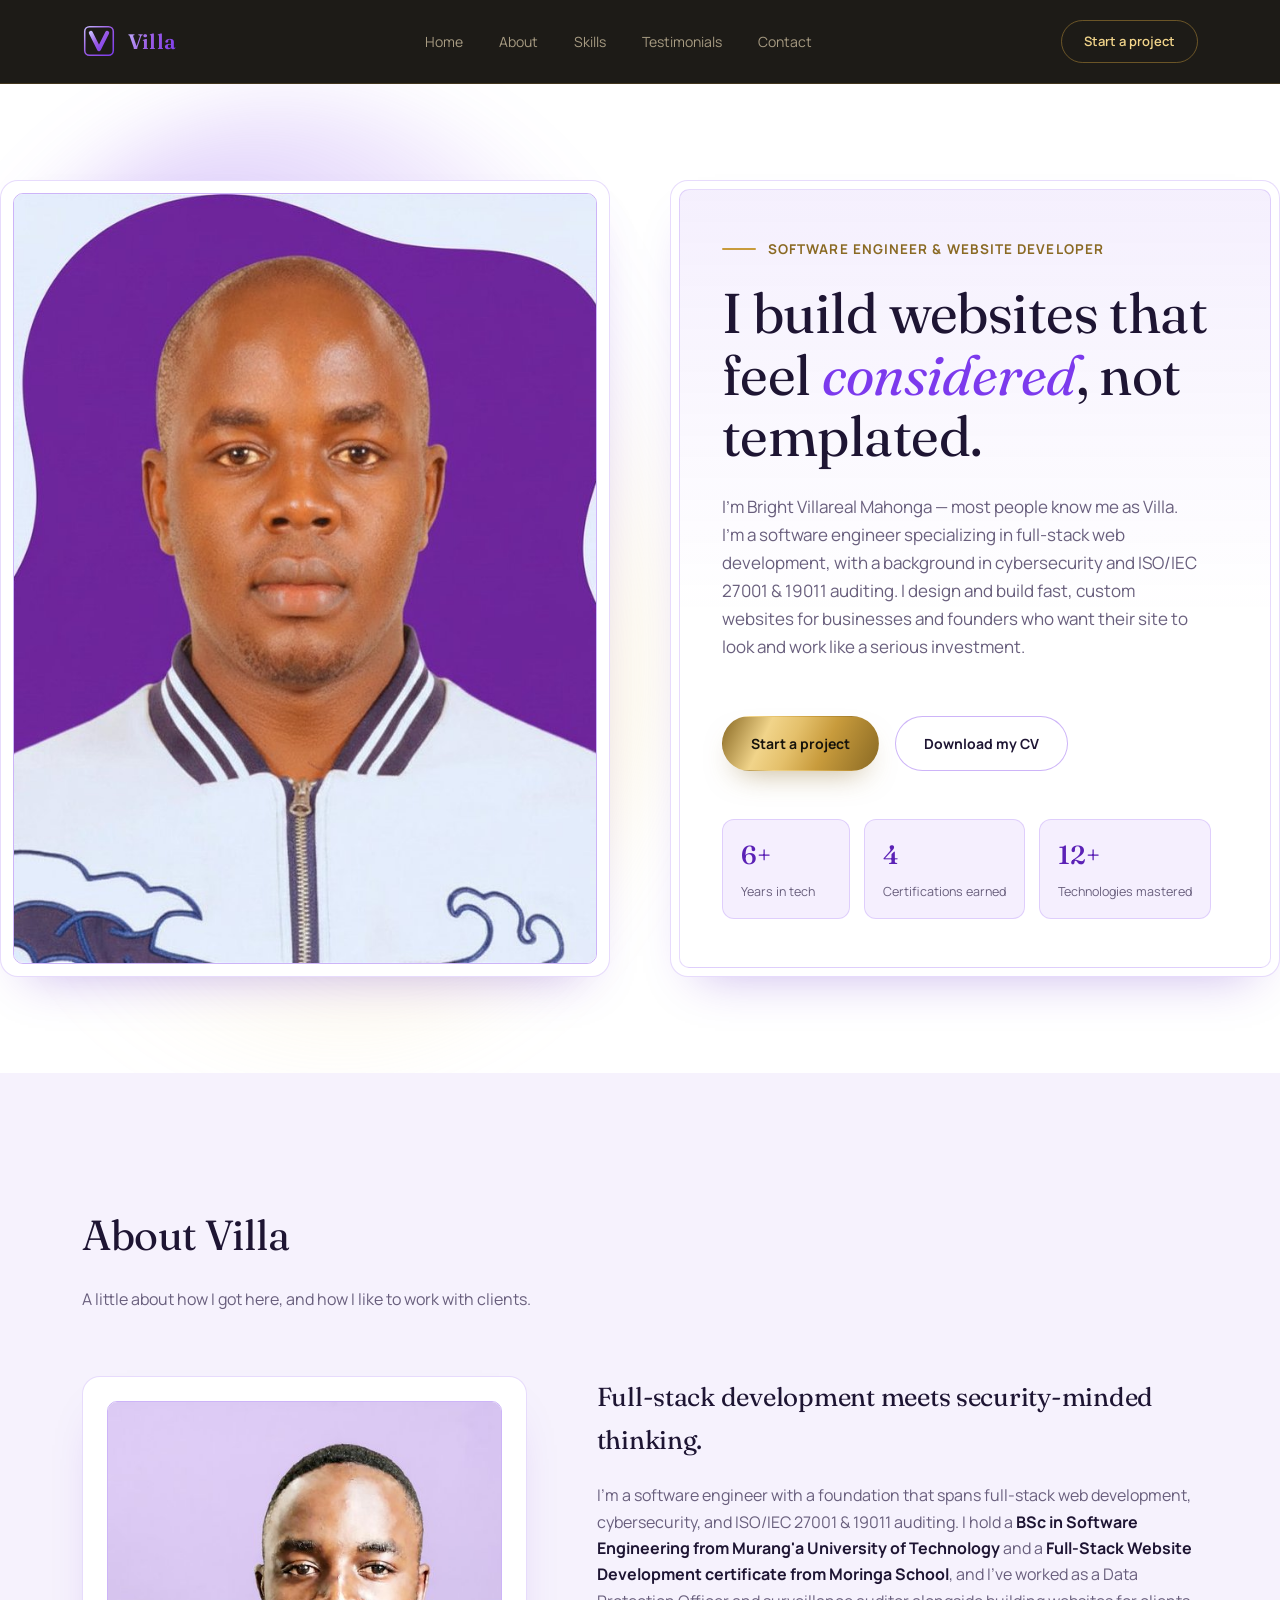
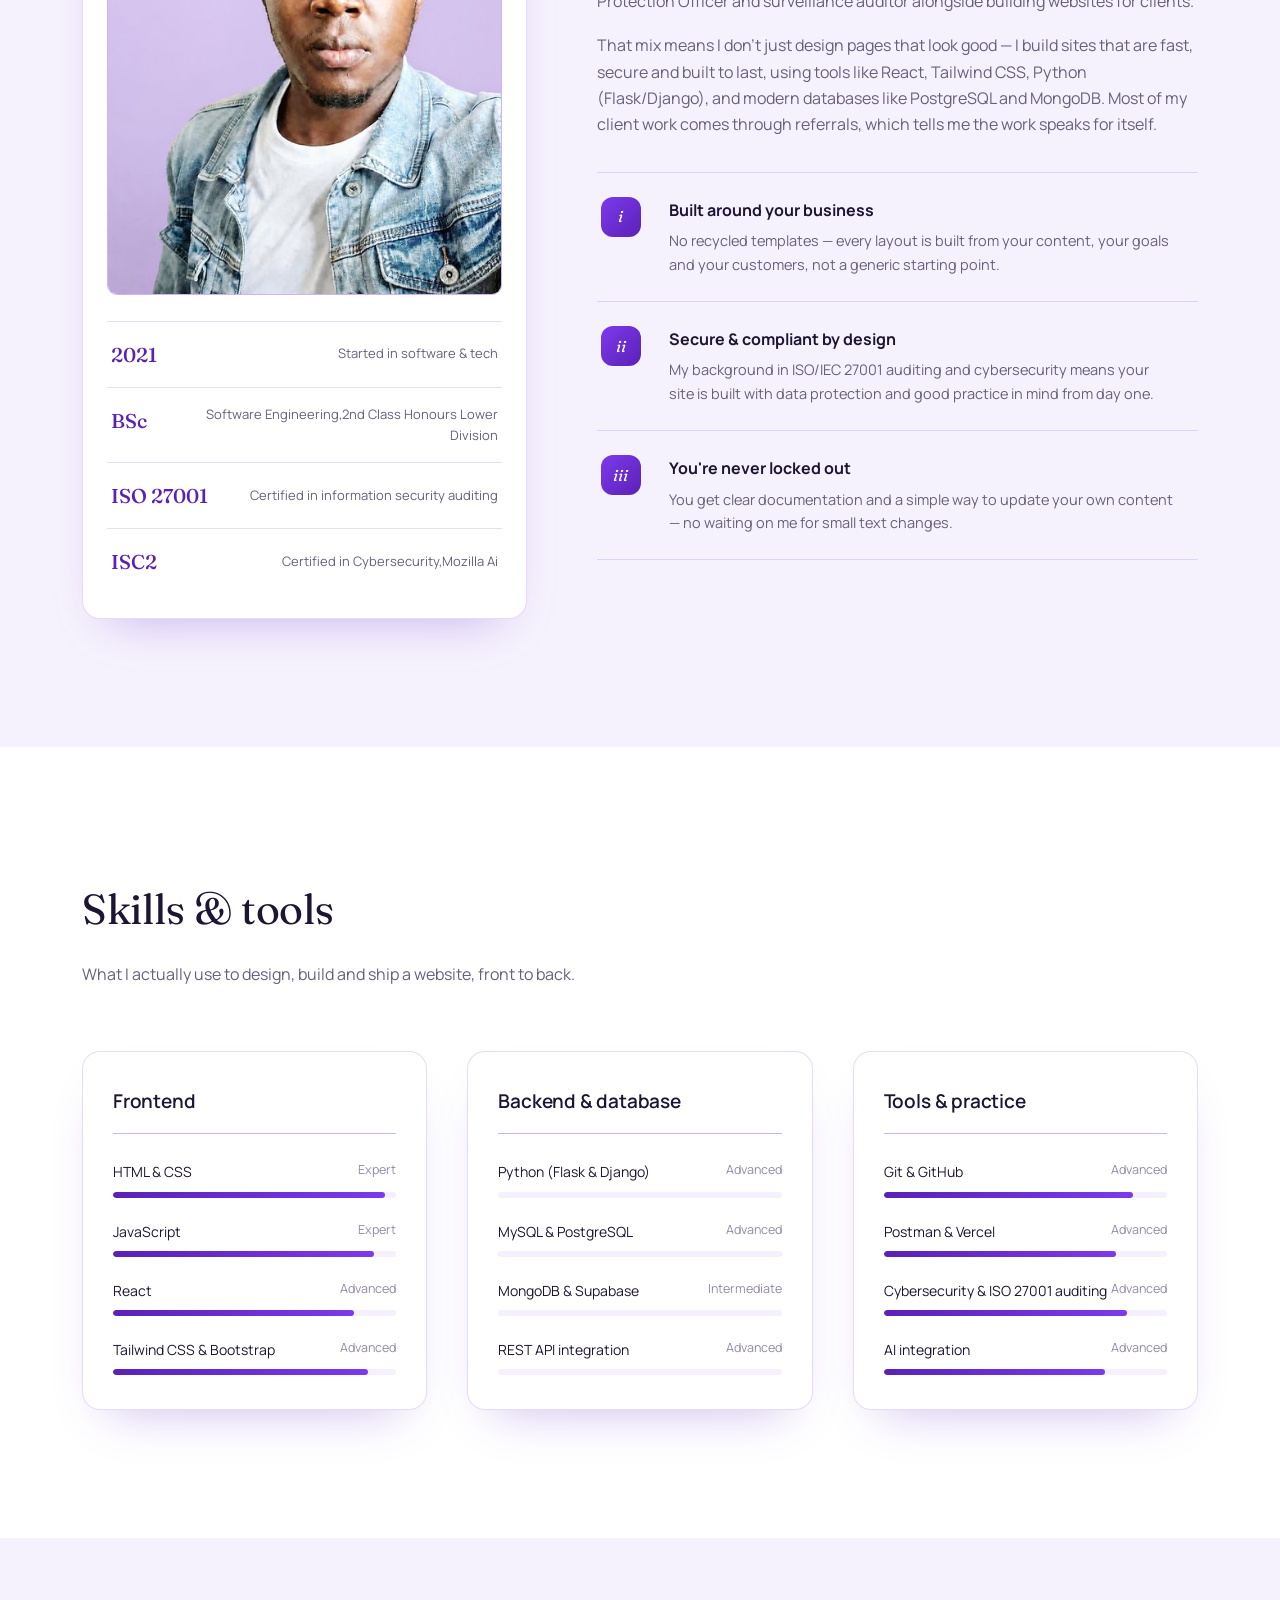
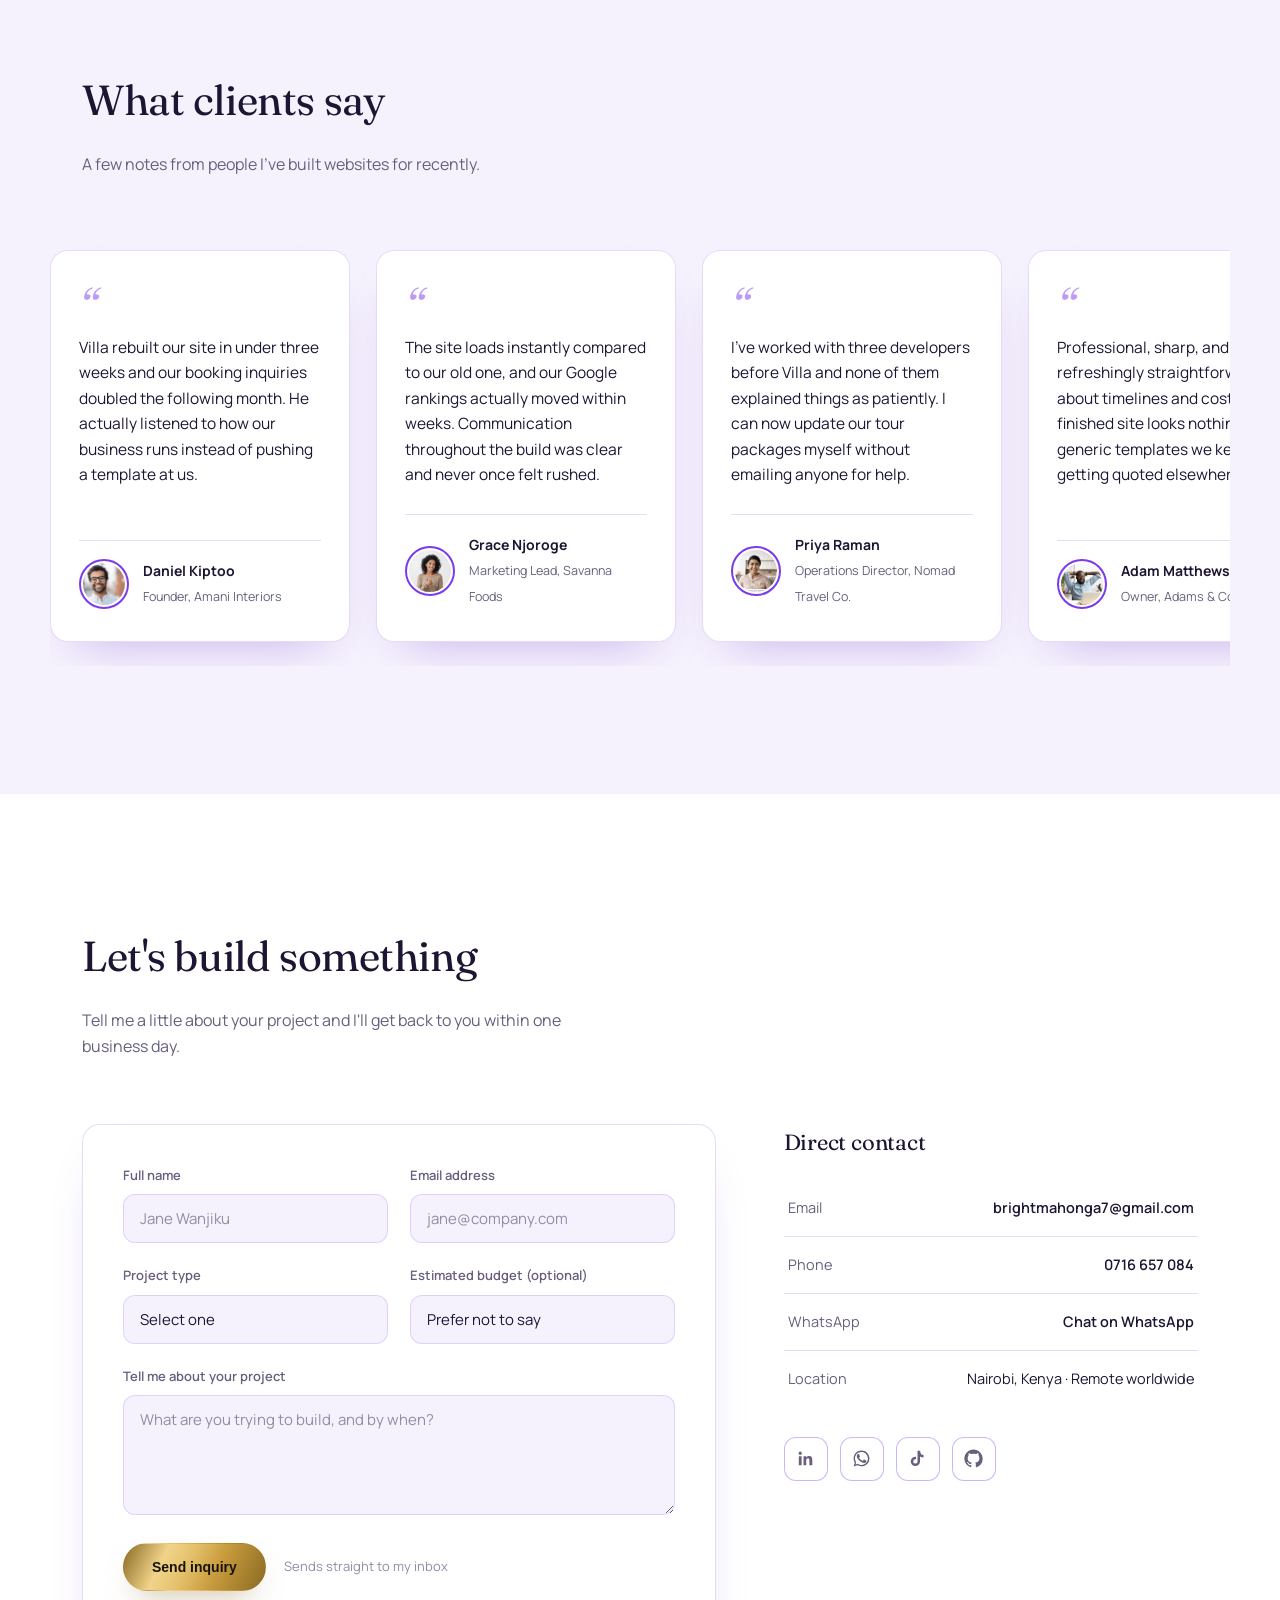
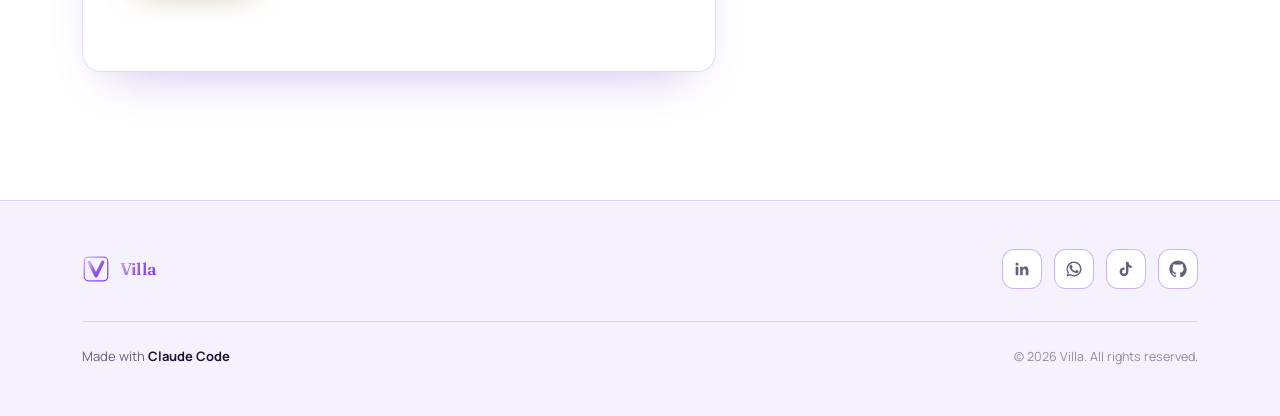
==== commit 64bdaa95: "modified:   html/index.html" ====
--- a/html/index.html
+++ b/html/index.html
@@ -93,8 +93,9 @@
             <img src="../assets/images/about.jpg" alt="Bright Villareal Mahonga at work">
           </div>
           <div class="stat-row"><strong>2021</strong><span>Started in software &amp; tech</span></div>
-          <div class="stat-row"><strong>BSc</strong><span>Software Engineering, 2nd Class Honours Lower Division</span></div>
-          <div class="stat-row"><strong>ISO 27001</strong><span>Certified in security auditing</span></div>
+          <div class="stat-row"><strong>BSc</strong><span>Software Engineering,2nd Class Honours Lower Division</span></div>
+          <div class="stat-row"><strong>ISO 27001</strong><span>Certified in information security auditing</span></div>
+          <div class="stat-row"><strong>ISC2</strong><span>Certified in Cybersecurity,Mozilla Ai</span></div>
         </div>
         <div class="about-copy reveal">
           <h3>Full-stack development meets security-minded thinking.</h3>
